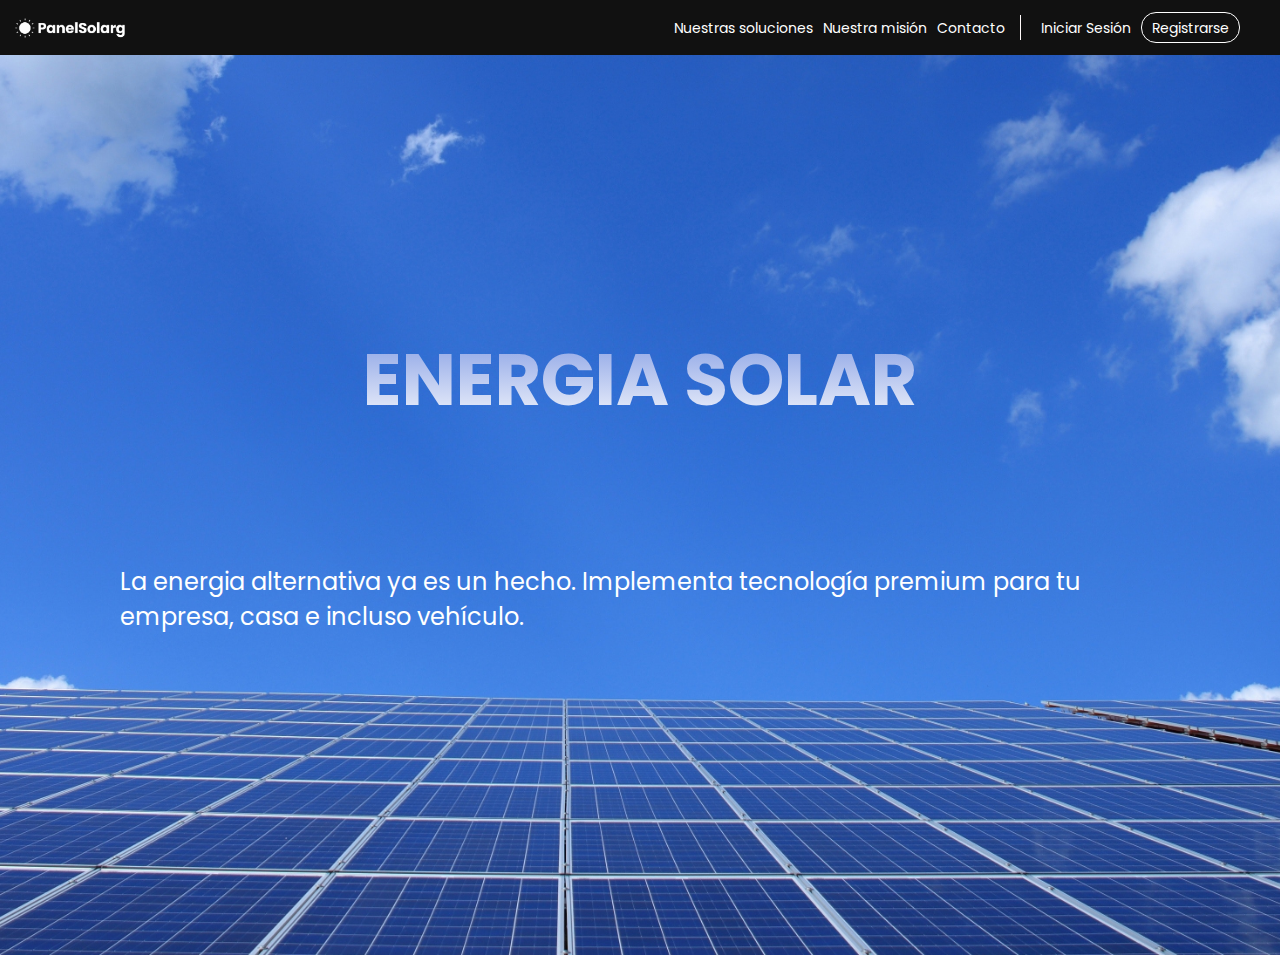
==== index.html @ a8da1074 "first commit" ====
<!DOCTYPE html>
<html lang="en">
  <head>
    <meta charset="UTF-8" />
    <meta http-equiv="X-UA-Compatible" content="IE=edge" />
    <meta name="viewport" content="width=device-width, initial-scale=1.0" />
    <link rel="stylesheet" href="./style.css" />
    <title>Integrador NUCBA - Desarrollo Web - Proyecto: Paneles Solarg</title>
  </head>
  <body>
    <header id="header">
      <img
        class="header__logo"
        src="./assets/Energias SolArg.png"
        alt="La imagen de un sol seguido del nombre de la compañia Paneles Solarg"
      />
      <nav class="header__navbar">
        <ul class="headear__navbar__list">
          <li><a href="#">Nuestras soluciones</a></li>
          <li><a href="#">Nuestra misión</a></li>
          <li><a href="#">Contacto</a></li>
        </ul>
        <ul class="header__navbar__list2">
          <li><a href="#">Iniciar Sesión</a></li>
          <li>
            <span><a href="#">Registrarse</a></span>
          </li>
        </ul>
      </nav>
    </header>

    <main class="main">
      <section class="main__hero">
        <h1 class="main__titulo">ENERGIA SOLAR</h1>
        <div class="main__presentacion">
          <p>
            La energia alternativa ya es un hecho. Implementa tecnología premium
            para tu empresa, casa e incluso vehículo.
          </p>
        </div>
      </section>

      <section class="main__cards"></section>
    </main>
  </body>
</html>
---- style.css ----
@import url("https://fonts.googleapis.com/css2?family=Montserrat:wght@300;400;600;700;800;900&family=Poppins:wght@300;400;500;600;700;800&display=swap");

* {
    margin: 0;
    padding: 0;
    box-sizing: border-box;
    text-decoration: none;
    list-style-type: none;
}

:root {
    --background: #F1D763;
    --background-strong: #EDBB4A;
    --btn: #5fbc5c;
    --btn-black: #333333;
    --grey: #BFBEBE;
    --text-white: #f3f4f6;
    --black: #111;
    font-family: "Poppins","Montserrat", "Times New Roman";
}


#header {
    display: flex;
    align-items: center;
    justify-content: space-between;
    height: 55px;
    width: 100%;
    background: var(--black);
}

.header__logo {
    display: flex;
    align-items: center;
    height: 30px;
    padding-left: 5px;
}

.header__navbar {
    padding-right: 40px;
    display: flex;
    justify-content: center;
    gap: 20px;
}

.headear__navbar__list {
    display: flex;
    align-items: center;
    gap: 10px;
    border-right: 1px solid #fffafa;
    float: left;
    list-style: none outside none;
    padding-left: 10px;
    padding-right: 15px;
    width: auto;
}

.headear__navbar__list a,  .header__navbar__list2 a {
    font-size: 14px;
    text-align: center;
    color: white;
}

.header__navbar__list2 {
    display: flex;
    color: white;
    gap: 10px;
}

.header__navbar__list2 span {
    border: 1px solid;
    border-radius: 15px;
    padding: 3px 10px;
}

.header__navbar__list2 span {
   transition: all 0.3s ease-in;
}


.header__navbar__list2 :nth-child(2):hover {
    background-color: #2e61ec;
    color: #2e61ec !important;
    border-radius: 15px;
}

.main {
    display: flex;
    justify-content: center;
    align-items: center;
    background: url(./assets/img-3.jpg) no-repeat;
    background-size: cover;
    background-position: center;
    height: 100vh;
}


.main__hero {
    display: flex;
    flex-direction: column;
    justify-content: center;
    align-items: center;
    max-width: 1200px;
    gap: 80px;
}


.main__titulo {
    display: flex;
    justify-content: center;
    align-items: center;
    font-size: 72px;
    background: linear-gradient(to top, #ffffff, #7c97e2);
    background-clip: text;
    color: transparent;
    -webkit-background-clip: text;
}

.main__presentacion {
    display: flex;
    flex-direction: column;
    font-size: 24px;
    color: white;
    padding: 50px 80px;
}
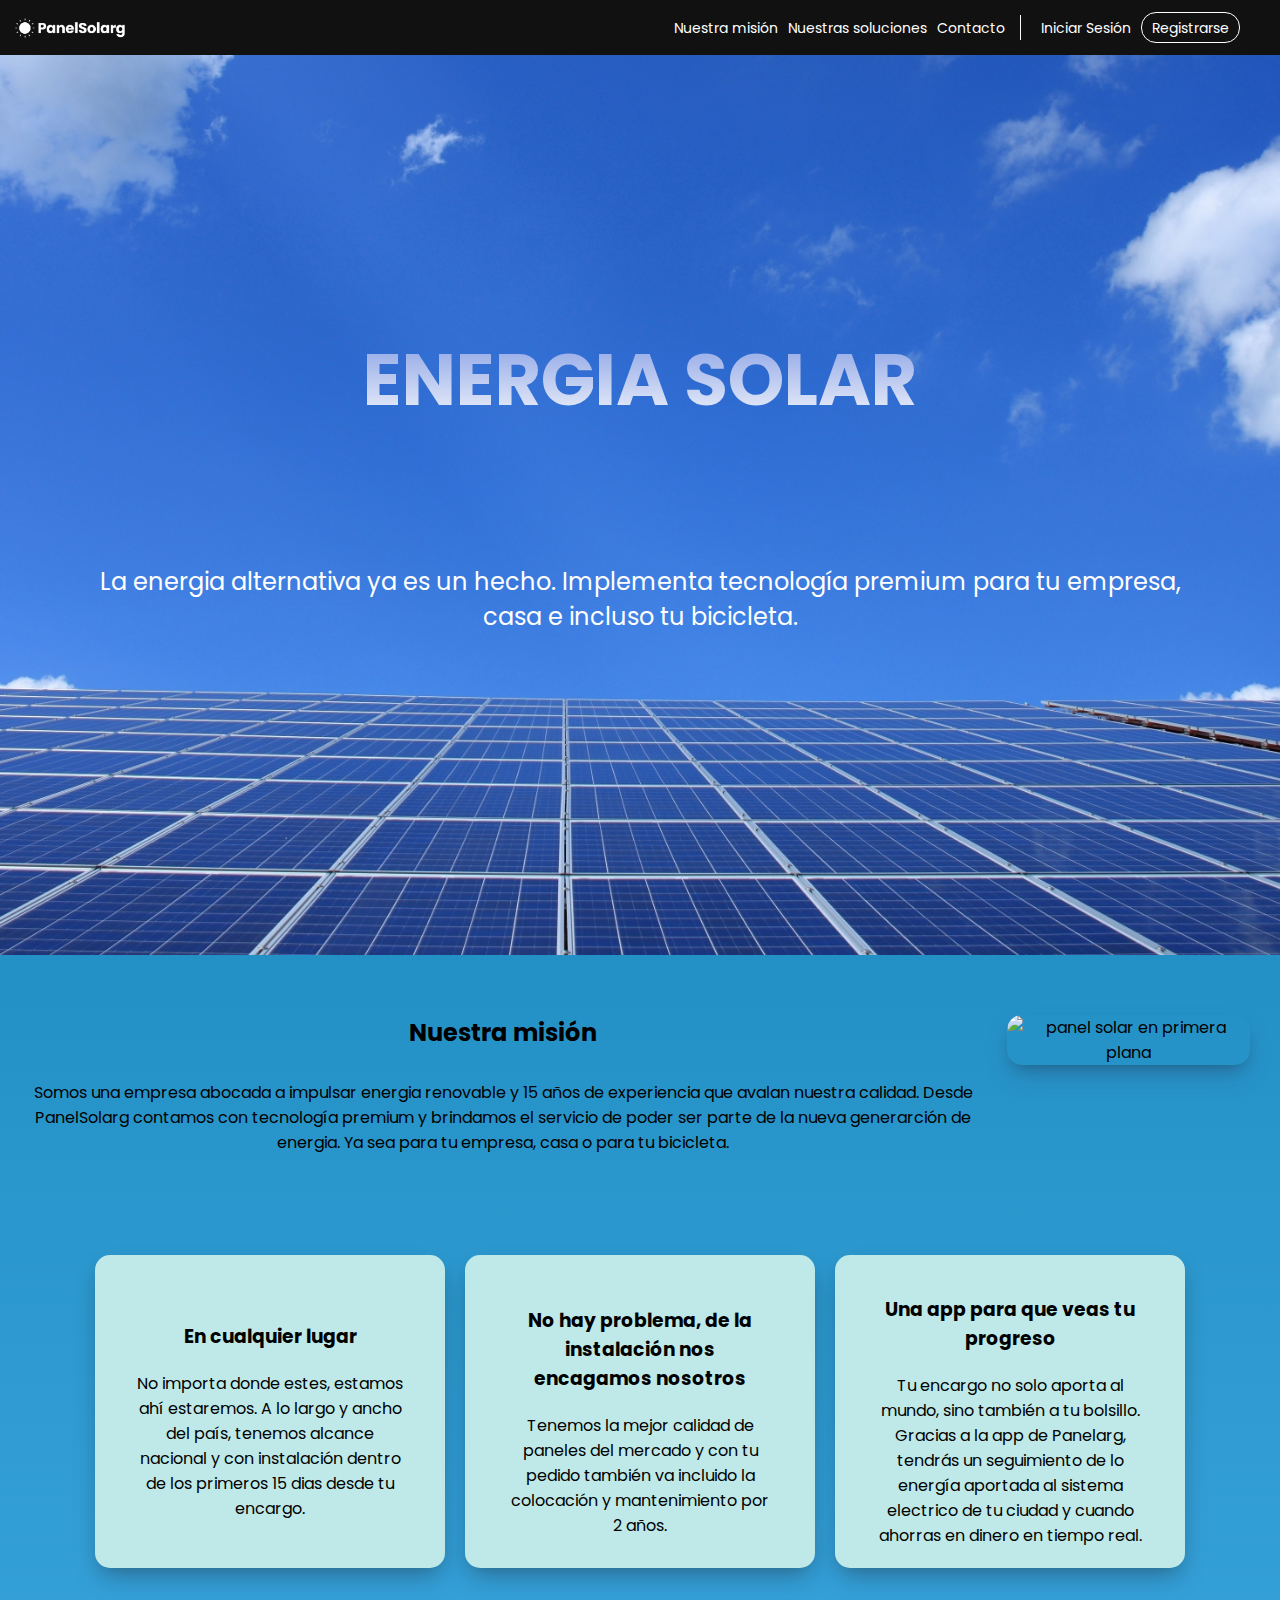
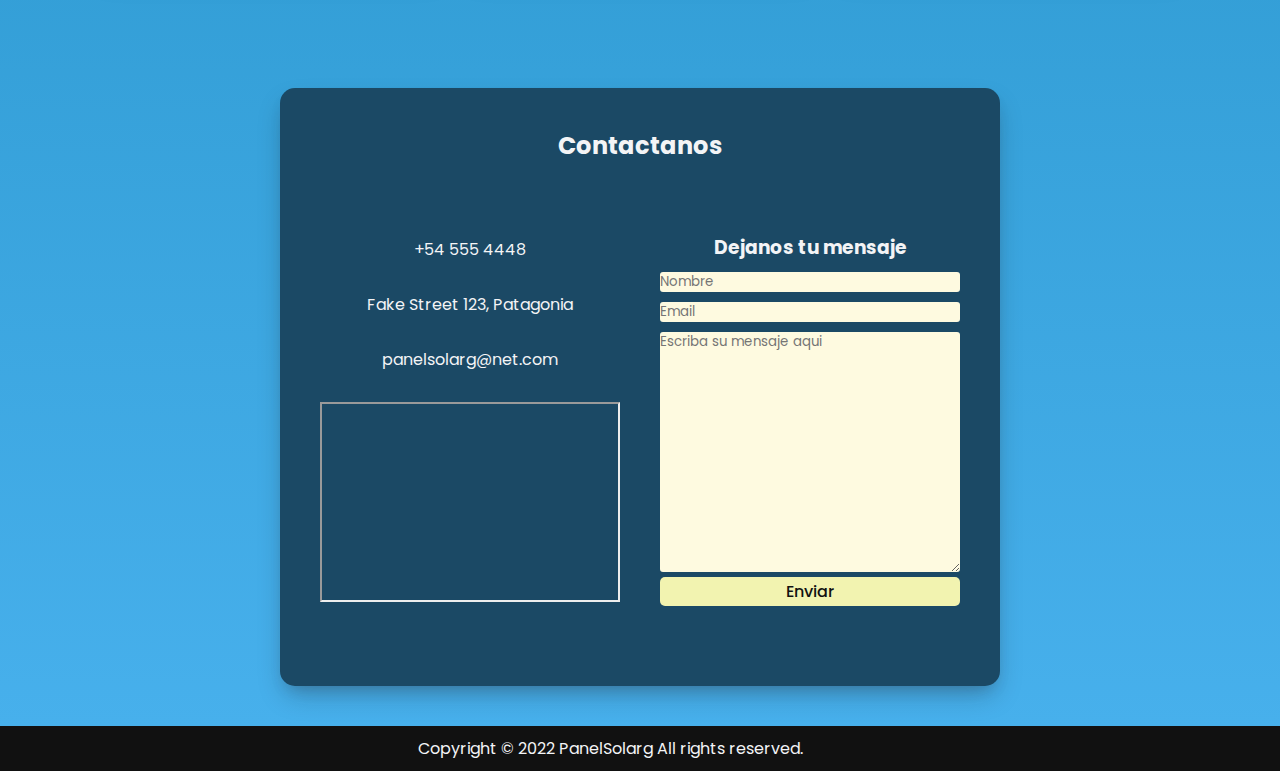
==== commit d1a51938: "cambios 13/11" ====
--- a/index.html
+++ b/index.html
@@ -4,7 +4,15 @@
     <meta charset="UTF-8" />
     <meta http-equiv="X-UA-Compatible" content="IE=edge" />
     <meta name="viewport" content="width=device-width, initial-scale=1.0" />
+
     <link rel="stylesheet" href="./style.css" />
+    <link
+      rel="stylesheet"
+      href="https://cdnjs.cloudflare.com/ajax/libs/font-awesome/6.2.0/css/all.min.css"
+      integrity="sha512-xh6O/CkQoPOWDdYTDqeRdPCVd1SpvCA9XXcUnZS2FmJNp1coAFzvtCN9BmamE+4aHK8yyUHUSCcJHgXloTyT2A=="
+      crossorigin="anonymous"
+      referrerpolicy="no-referrer"
+    />
     <title>Integrador NUCBA - Desarrollo Web - Proyecto: Paneles Solarg</title>
   </head>
   <body>
@@ -16,12 +24,12 @@
       />
       <nav class="header__navbar">
         <ul class="headear__navbar__list">
-          <li><a href="#">Nuestras soluciones</a></li>
-          <li><a href="#">Nuestra misión</a></li>
-          <li><a href="#">Contacto</a></li>
+          <li><a href="#main__us">Nuestra misión</a></li>
+          <li><a href="#main__cards">Nuestras soluciones</a></li>
+          <li><a href="#contact">Contacto</a></li>
         </ul>
         <ul class="header__navbar__list2">
-          <li><a href="#">Iniciar Sesión</a></li>
+          <li><a href="./register.html">Iniciar Sesión</a></li>
           <li>
             <span><a href="#">Registrarse</a></span>
           </li>
@@ -29,18 +37,100 @@
       </nav>
     </header>
 
-    <main class="main">
+    <main id="main">
       <section class="main__hero">
         <h1 class="main__titulo">ENERGIA SOLAR</h1>
         <div class="main__presentacion">
           <p>
             La energia alternativa ya es un hecho. Implementa tecnología premium
-            para tu empresa, casa e incluso vehículo.
+            para tu empresa, casa e incluso tu bicicleta.
           </p>
         </div>
       </section>
 
-      <section class="main__cards"></section>
+      <section id="main__us">
+        <div class="main__us__presentation">
+          <h2>Nuestra misión</h2>
+          <p>
+            Somos una empresa abocada a impulsar energia renovable y 15 años de
+            experiencia que avalan nuestra calidad. Desde
+            <span>PanelSolarg</span> contamos con tecnología premium y brindamos
+            el servicio de poder ser parte de la nueva generarción de energia.
+            Ya sea para tu empresa, casa o para tu bicicleta.
+          </p>
+        </div>
+        <img src="./assets/img-7.jpg" alt="panel solar en primera plana" />
+      </section>
+
+      <section id="main__cards">
+        <div class="main__cards__container">
+          <div class="main__cards__single">
+            <img src="./assets/img-card-1.png" alt="" />
+            <h3>En cualquier lugar</h3>
+            <p>
+              No importa donde estes, estamos ahí estaremos. A lo largo y ancho del país, tenemos alcance nacional y con instalación dentro de los primeros 15 dias desde tu encargo.
+            </p>
+          </div>
+          <div class="main__cards__single">
+            <img src="./assets/img-card-2.png" alt="" />
+            <h3>No hay problema, de la instalación nos encagamos nosotros</h3>
+            <p>
+              Tenemos la mejor calidad de paneles del mercado y con tu pedido también va incluido la colocación y mantenimiento por 2 años. 
+            </p>
+          </div>
+          <div class="main__cards__single">
+            <img src="./assets/img-card-3.png" alt="" />
+            <h3>Una app para que veas tu progreso</h3>
+            <p>
+              Tu encargo no solo aporta al mundo, sino también a tu bolsillo. Gracias a la app de Panelarg, tendrás un seguimiento de lo energía aportada al sistema electrico de tu ciudad y cuando ahorras en dinero en tiempo real.
+            </p>
+          </div>
+        </div>
+      </section>
+
+      <section id="contact">
+        <h2>Contactanos</h2>
+        <div class="contact__father">
+          <div class="contact__main">
+            <p><i class="fa-solid fa-phone"></i> +54 555 4448</p>
+            <p>
+              <i class="fa-solid fa-location-dot"></i> Fake Street 123,
+              Patagonia
+            </p>
+            <p><i class="fa-solid fa-envelope"></i> panelsolarg@net.com</p>
+            <iframe id="inlineFrameExample"
+                title="Inline Frame Example"
+                width="300"
+                height="200"
+                src="https://maps.google.com/maps?width=100%25&amp;height=300&amp;hl=es&amp;q=San%20Martin%20de%20los%20Andes+(Mi%20nombre%20de%20egocios)&amp;t=&amp;z=13&amp;ie=UTF8&amp;iwloc=B&amp;output=embed"><a href="https://www.gps.ie/car-satnav-gps/">
+            </iframe>
+          </div>
+
+          <div class="contact__form">
+            <h3>Dejanos tu mensaje</h3>
+            <label for="nombre"></label>
+            <input type="text" id="nombre" placeholder="Nombre" />
+
+            <label for="correo"></label>
+            <input type="email" id="correo" placeholder="Email" />
+
+            <label for="texto"></label>
+            <textarea
+              id="texto"
+              cols="60"
+              rows="12"
+              placeholder="Escriba su mensaje aqui"
+            ></textarea>
+            <a href="#"><span>Enviar</span></a>
+          </div>
+        </div>
+      </section>
     </main>
+
+    <footer> 
+      <p>Copyright © 2022 <span>PanelSolarg</span> All rights reserved. </p>
+      <a href="https://www.instagram.com/?hl=es-la"><i class="fa-brands fa-instagram"></i></a>
+      <a href="https://twitter.com/home"><i class="fa-brands fa-twitter"></i></a>
+    </footer>
   </body>
 </html>
--- a/style.css
+++ b/style.css
@@ -6,19 +6,21 @@
     box-sizing: border-box;
     text-decoration: none;
     list-style-type: none;
+    scroll-behavior: smooth;
 }
 
 :root {
-    --background: #F1D763;
-    --background-strong: #EDBB4A;
-    --btn: #5fbc5c;
+    --background: #bee9e8;
+    --background-strong: #f2f3b0;
+    --btn: #1b4965;
     --btn-black: #333333;
-    --grey: #BFBEBE;
-    --text-white: #f3f4f6;
+    --grey: #fefae0;
+    --white: #f3f4f6;
     --black: #111;
     font-family: "Poppins","Montserrat", "Times New Roman";
 }
 
+/* Sección header */
 
 #header {
     display: flex;
@@ -63,45 +65,48 @@
 
 .header__navbar__list2 {
     display: flex;
+    gap: 10px;
+}
+
+.header__navbar__list2 span {
     color: white;
-    gap: 10px;
-}
-
-.header__navbar__list2 span {
     border: 1px solid;
     border-radius: 15px;
     padding: 3px 10px;
-}
-
-.header__navbar__list2 span {
-   transition: all 0.3s ease-in;
+    transition: all 0.3s ease-in;
 }
 
 
 .header__navbar__list2 :nth-child(2):hover {
-    background-color: #2e61ec;
-    color: #2e61ec !important;
-    border-radius: 15px;
-}
-
-.main {
-    display: flex;
-    justify-content: center;
-    align-items: center;
+    background-color: #1b4965;
+    color: #ffffff !important;
+    border-radius: 15px;
+    transition: all 0.3s ease-in;
+}
+
+/* Sección main */
+
+#main {
+    display: flex;
+    flex-direction: column;
+    justify-content: center;
+    align-items: center;
+    text-align: center;
+    background: linear-gradient(to bottom, #0c7cac, #47b0ec);
+}
+
+
+.main__hero {
+    display: flex;
+    flex-direction: column;
+    justify-content: center;
+    align-items: center;
+    gap: 80px;
     background: url(./assets/img-3.jpg) no-repeat;
     background-size: cover;
     background-position: center;
     height: 100vh;
-}
-
-
-.main__hero {
-    display: flex;
-    flex-direction: column;
-    justify-content: center;
-    align-items: center;
-    max-width: 1200px;
-    gap: 80px;
+    width: 100%;
 }
 
 
@@ -122,4 +127,200 @@
     font-size: 24px;
     color: white;
     padding: 50px 80px;
+}
+
+/* Presentación */
+
+#main__us {
+    display: flex;
+    padding: 60px 30px;
+    gap: 30px;
+}
+
+#main__us img {
+    width: 600px;
+    height: 50%;
+    border-radius: 15px;
+    box-shadow: rgba(50, 50, 93, 0.25) 0px 13px 27px -5px, rgba(0, 0, 0, 0.3) 0px 8px 16px -8px;
+
+}
+
+.main__us__presentation {
+  display: flex;
+  flex-direction: column;
+  justify-content: center;
+  align-items: center;
+  gap: 30px;
+  border-radius: 15px;
+}
+
+
+/* Cards */
+
+#main__cards {
+    display: flex;
+    padding: 40px 20px;
+}
+
+.main__cards__container {
+    display: flex;
+    gap: 20px;
+}
+
+.main__cards__single {
+    display: flex;
+    flex-direction: column;
+    justify-content: center;
+    align-items: center;
+    width: 350px;
+    padding: 20px 40px;
+    gap: 20px;
+    border-radius: 15px;
+    background: var(--background);
+    box-shadow: rgba(21, 21, 22, 0.25) 0px 13px 27px -5px, rgba(57, 54, 71, 0.3) 0px 8px 16px -8px;
+}
+
+.main__cards__single img {
+    width: 100%;
+}
+
+
+/* Contacto */
+#contact {
+    display: flex;
+    flex-direction: column;
+    color: var(--white);
+    padding: 40px 20px;
+    margin: 80px 0px 40px 0px;
+    gap: 30px;
+    background: var(--btn);
+    border-radius: 15px;
+    box-shadow: rgba(21, 21, 22, 0.25) 0px 13px 27px -5px, rgba(57, 54, 71, 0.3) 0px 8px 16px -8px;
+}
+
+#contact h2 {
+    display: flex;
+    align-items: center;
+    justify-content: center;
+    color: var(--white);
+}
+
+.contact__father {
+    display: flex;
+    align-items: center;
+    justify-content: center;
+}
+
+.contact__main {
+    display: flex;
+    flex-direction: column;
+    gap: 30px;
+    padding: 40px 20px;
+}
+
+
+.contact__form {
+    display: flex;
+    flex-direction: column;
+    gap: 5px;
+    padding: 40px 20px;
+}
+
+.contact__form a {
+    color: var(--black);
+    text-align: center;
+    background: var(--background-strong);
+    border-radius: 5px;
+    padding: 2px 0px;
+    font-weight: 500;
+}
+
+.contact__form input, textarea {
+   font-family: Poppins;
+   background: var(--grey);
+   width : 300px;
+   padding: 0;
+   margin: 0;
+   border: none;
+   border-radius: 3px;
+}
+
+/* Footer */
+
+footer {
+    display: flex;
+    align-items: center;
+    justify-content: center;
+    color: var(--white);
+    background: var(--black);
+    gap: 30px;
+    padding: 10px 0px;
+}
+
+footer a:visited {
+ text-decoration: none; color: var(--white);
+}
+
+#login {
+    display: flex;
+    flex-direction: column;
+    gap: 20px;
+}
+/* Mediaqueries */
+
+@media (max-width: 768px) {
+
+    .main__cards__container {
+        display: flex;
+        flex-direction: column;
+    }
+
+    #main__us {
+        display: flex;
+        align-items: center;
+        flex-direction: column;
+        text-align: center;
+        font-size: 16px;
+
+    }
+}
+
+@media (max-width: 320px) {
+
+    #main h1 {
+        font-size: 42px;
+        padding: 40px 20px;
+    }
+
+    .main__presentacion {
+        display: flex;
+        flex-direction: column;
+        font-size: 24px;
+        color: white;
+        padding: 20px 40px;
+    }
+
+    #main__us {
+        display: flex;
+        align-items: center;
+        flex-direction: column;
+        text-align: center;
+        font-size: 16px;
+        max-width: 320px;
+    }
+
+    #main__us img, .main__cards__single {
+        max-width: 320px;
+        border-radius: 0px;
+    }
+
+    #contact {
+        max-width: 320px;
+        border-radius: 0px;
+    }
+
+    .contact__father {
+        display: flex;
+        flex-direction: column;
+    }
 }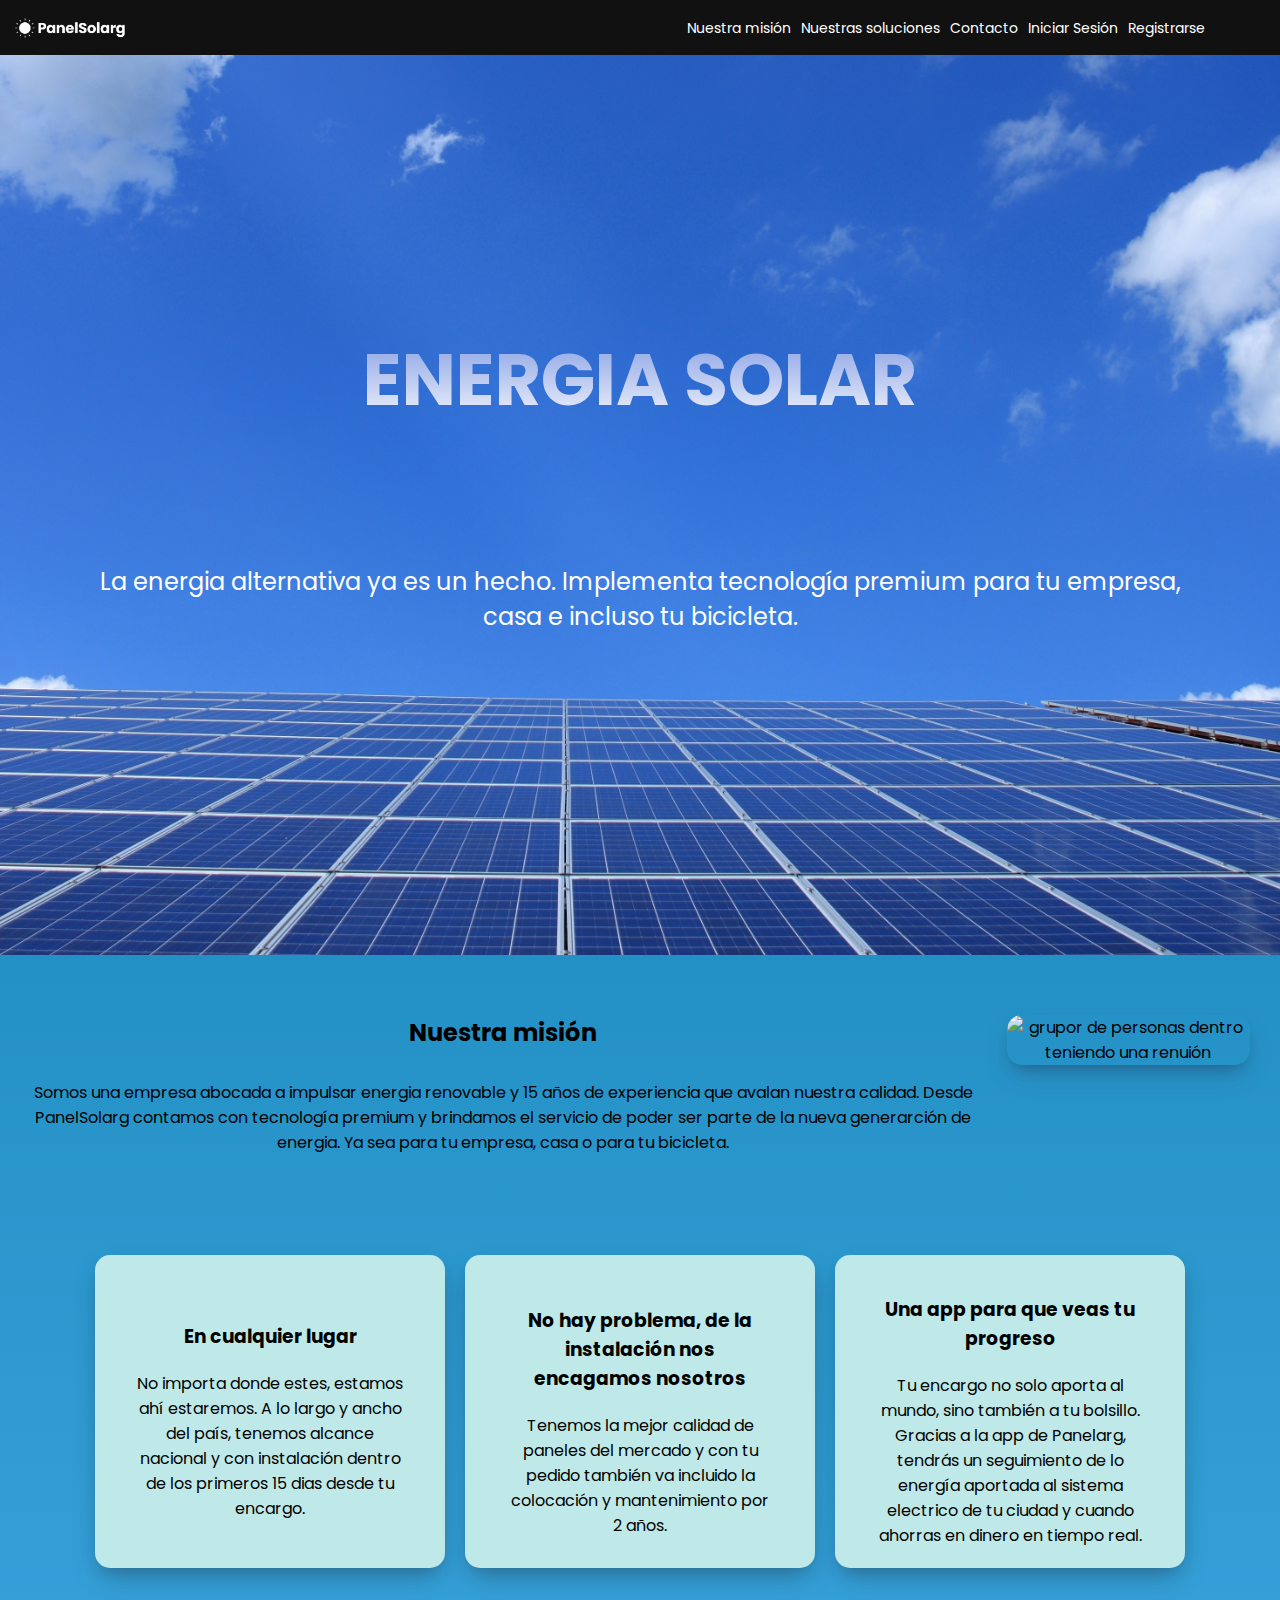
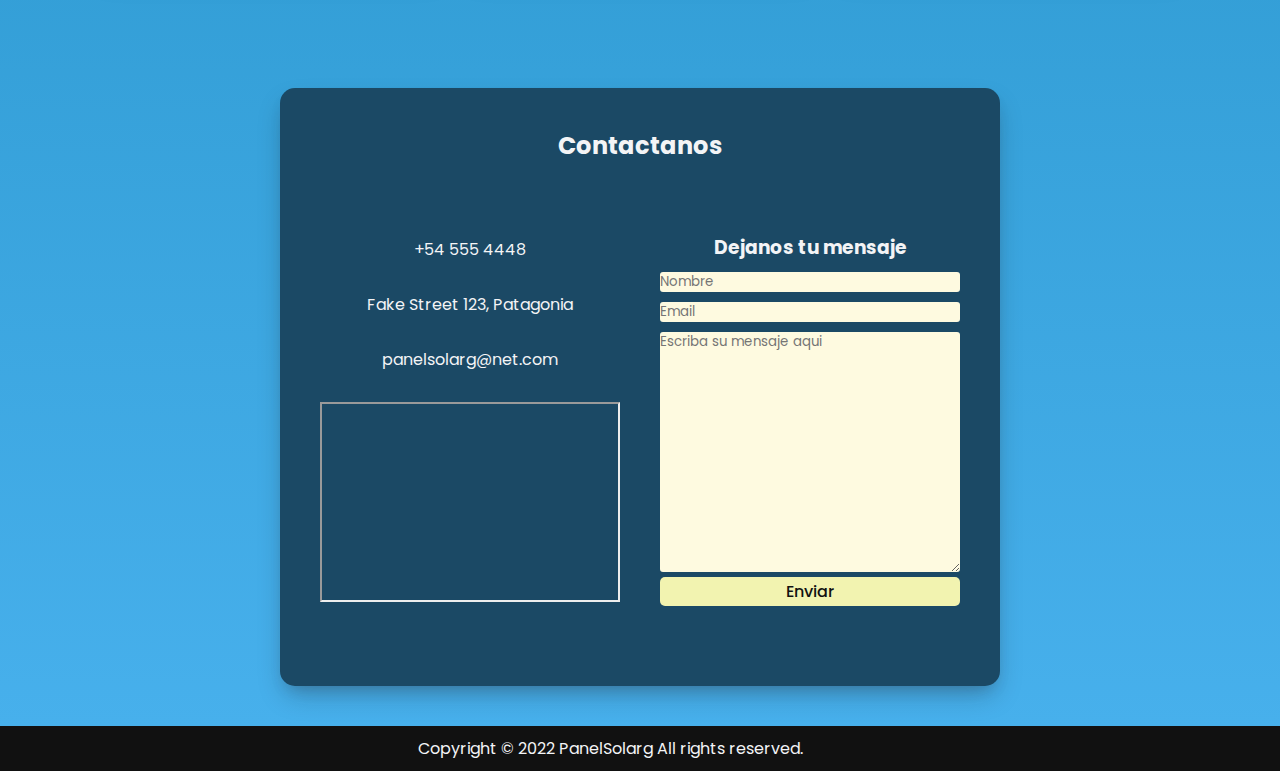
==== commit 9dc29d55: "ultimos cambios 23/11" ====
--- a/index.html
+++ b/index.html
@@ -4,7 +4,6 @@
     <meta charset="UTF-8" />
     <meta http-equiv="X-UA-Compatible" content="IE=edge" />
     <meta name="viewport" content="width=device-width, initial-scale=1.0" />
-
     <link rel="stylesheet" href="./style.css" />
     <link
       rel="stylesheet"
@@ -23,15 +22,19 @@
         alt="La imagen de un sol seguido del nombre de la compañia Paneles Solarg"
       />
       <nav class="header__navbar">
+        <label for="menu-ham" class="menu-label">
+          <img src="./assets/menu-ham.png " class="menu-ham-img" alt="menu hamburguesa">
+        </label>
+        <input type="checkbox" id="menu-ham">
         <ul class="headear__navbar__list">
           <li><a href="#main__us">Nuestra misión</a></li>
           <li><a href="#main__cards">Nuestras soluciones</a></li>
           <li><a href="#contact">Contacto</a></li>
+          <li><a href="./login.html">Iniciar Sesión</a></li>
+          <span><a href="./register.html">Registrarse</a></span>
         </ul>
         <ul class="header__navbar__list2">
-          <li><a href="./register.html">Iniciar Sesión</a></li>
           <li>
-            <span><a href="#">Registrarse</a></span>
           </li>
         </ul>
       </nav>
@@ -59,7 +62,7 @@
             Ya sea para tu empresa, casa o para tu bicicleta.
           </p>
         </div>
-        <img src="./assets/img-7.jpg" alt="panel solar en primera plana" />
+        <img src="./assets/img-7.jpg" alt="grupor de personas dentro teniendo una renuión" />
       </section>
 
       <section id="main__cards">
--- a/style.css
+++ b/style.css
@@ -20,7 +20,8 @@
     font-family: "Poppins","Montserrat", "Times New Roman";
 }
 
-/* Sección header */
+/* Sección header 
+-Arreglar bien la lista entre inicio sesion/registro y demas*/
 
 #header {
     display: flex;
@@ -49,7 +50,7 @@
     display: flex;
     align-items: center;
     gap: 10px;
-    border-right: 1px solid #fffafa;
+    /* border-right: 1px solid #fffafa; */
     float: left;
     list-style: none outside none;
     padding-left: 10px;
@@ -57,18 +58,14 @@
     width: auto;
 }
 
-.headear__navbar__list a,  .header__navbar__list2 a {
+.headear__navbar__list a {
     font-size: 14px;
     text-align: center;
     color: white;
 }
 
-.header__navbar__list2 {
-    display: flex;
-    gap: 10px;
-}
-
-.header__navbar__list2 span {
+
+.header__navbar__list span {
     color: white;
     border: 1px solid;
     border-radius: 15px;
@@ -77,12 +74,12 @@
 }
 
 
-.header__navbar__list2 :nth-child(2):hover {
+/* .header__navbar__list :nth-child(5):hover {
     background-color: #1b4965;
     color: #ffffff !important;
     border-radius: 15px;
     transition: all 0.3s ease-in;
-}
+} */
 
 /* Sección main */
 
@@ -142,7 +139,6 @@
     height: 50%;
     border-radius: 15px;
     box-shadow: rgba(50, 50, 93, 0.25) 0px 13px 27px -5px, rgba(0, 0, 0, 0.3) 0px 8px 16px -8px;
-
 }
 
 .main__us__presentation {
@@ -261,18 +257,216 @@
  text-decoration: none; color: var(--white);
 }
 
+/* Login */
+
 #login {
     display: flex;
+    align-items: center;
+    justify-content: center;
+    background: url(./assets/img-2.jpg) no-repeat;
+    background-size: cover;
+    background-position: center;
+    height: 100vh;
+    width: 100%;
+}
+
+.login__cont, .register__section {
+    display: flex;
     flex-direction: column;
     gap: 20px;
-}
+    padding: 40px 20px;
+    background: var(--white);
+    border-radius: 15px;
+    width: 600px;
+    height: 320px;
+    background: rgba(241, 241, 241, 0.8);
+    box-shadow: rgba(21, 21, 22, 0.25) 0px 13px 27px -5px, rgba(57, 54, 71, 0.3) 0px 8px 16px -8px;
+}
+
+.login__cont  h2 {
+    text-align: center;
+    color: var(--btn-black);
+    font-size: 32px;
+    font-weight: 500;
+}
+
+
+.login__back, .register__back {
+    display: flex;
+    align-items: center;
+    justify-content: center;
+    text-align: center;
+    color: var(--white);
+    font-size: 10px;
+    font-weight: 500;
+    width: 10%;
+    background-color: var(--btn-black);
+    border-radius: 5px;
+}
+
+.login__send, .register__send {
+    display: flex;
+    align-items: center;
+    justify-content: center;
+    color: var(--white);
+    font-size: 14px;
+    text-align: center;
+    border-radius: 10px;
+    background-color: var(--btn-black);
+    height: 10%;
+    padding: 15px;
+}
+
+
+.login__cont input, .register__section input {
+    font-family: Poppins;
+    padding: 0;
+    margin: 0;
+    border: none;
+    border-radius: 3px;
+    text-align: center;
+    font-size: 14px;
+}
+
+#register {
+    display: flex;
+    align-items: center;
+    justify-content: center;
+    background: url(./assets/img-2.jpg) no-repeat;
+    background-size: cover;
+    background-position: center;
+    height: 100vh;
+    width: 100%;
+}
+
+.register__section {
+    display: flex;
+    justify-content: center;
+    flex-direction: column;
+    width: 600px;
+    height: 400px;
+    gap: 15px;
+    border-radius: 15px;
+    background: rgba(241, 241, 241, 0.8);
+}
+
+.register__section h2 {
+    text-align: center;
+    color: var(--btn-black);
+    font-size: 32px;
+    font-weight: 500;
+}
+
+.register__section p {
+    text-align: center;
+    color: var(--btn-black);
+    font-size: 16px;
+}
+
+
+
+
+#menu-ham,
+.menu-label  {
+    display: none;
+}
+
 /* Mediaqueries */
 
 @media (max-width: 768px) {
+    
+
+    .header__logo {
+        display: flex;
+        align-items: center;
+        justify-content: center;
+        height: 30px;
+    }
+
+    .header__navbar {
+        gap: 10px;
+    }
+
+    .headear__navbar__list {
+        position: absolute;
+        top: 65px;
+        left: 5%;
+        right: 5%;
+        width: 90%;
+        flex-direction: column;
+        background: var(--btn-black);
+        border: 2px solid;
+        border-top: 0px;
+        border-radius: 0px 0px 15px 15px;
+        align-items: flex-start;
+        padding: 45px 30px;
+        gap: 25px;
+        z-index: 2;
+        display: none;
+    }
+
+    .headear__navbar__list a {
+        font-size: 18px;
+    }
+
+    .menu-label {
+        display: flex;
+        cursor: pointer;
+    }
+    .menu-label img {
+        display: flex;
+        color: var(--white);
+        width: 25px;
+        height: 20px;
+    }
+
+    
+    #menu-ham:checked + .headear__navbar__list {
+        display: flex;
+    }
 
     .main__cards__container {
         display: flex;
         flex-direction: column;
+    }
+
+    #main__us {
+        display: flex;
+        align-items: center;
+        justify-content: center;
+        flex-direction: column;
+        text-align: center;
+        font-size: 18px;
+        font-weight: 500;
+        padding: 30px 100px;
+    }
+
+    .main__us__presentation {
+        display: flex;
+        align-items: center;
+        justify-content: center;
+        padding: 30px 20px;
+    }
+
+    #main__us img {
+        width: 80vh;
+    }
+
+}
+
+@media (max-width: 320px) {
+
+    #main h1 {
+        font-size: 32px;
+        padding: 0px 20px;
+    }
+
+    .main__presentacion {
+        display: flex;
+        flex-direction: column;
+        font-size: 18px;
+        color: white;
+        padding: 0px 30px;
     }
 
     #main__us {
@@ -280,33 +474,6 @@
         align-items: center;
         flex-direction: column;
         text-align: center;
-        font-size: 16px;
-
-    }
-}
-
-@media (max-width: 320px) {
-
-    #main h1 {
-        font-size: 42px;
-        padding: 40px 20px;
-    }
-
-    .main__presentacion {
-        display: flex;
-        flex-direction: column;
-        font-size: 24px;
-        color: white;
-        padding: 20px 40px;
-    }
-
-    #main__us {
-        display: flex;
-        align-items: center;
-        flex-direction: column;
-        text-align: center;
-        font-size: 16px;
-        max-width: 320px;
     }
 
     #main__us img, .main__cards__single {
@@ -314,6 +481,10 @@
         border-radius: 0px;
     }
 
+    .main__us__presentation {
+        font-size: 16px;
+        font-weight: 500;
+    }
     #contact {
         max-width: 320px;
         border-radius: 0px;
@@ -323,4 +494,12 @@
         display: flex;
         flex-direction: column;
     }
+
+    footer {
+        display: flex;
+        align-items: center;
+        justify-content: center;
+        /* flex-direction: column; */
+        padding: 20px 30px;
+    }
 }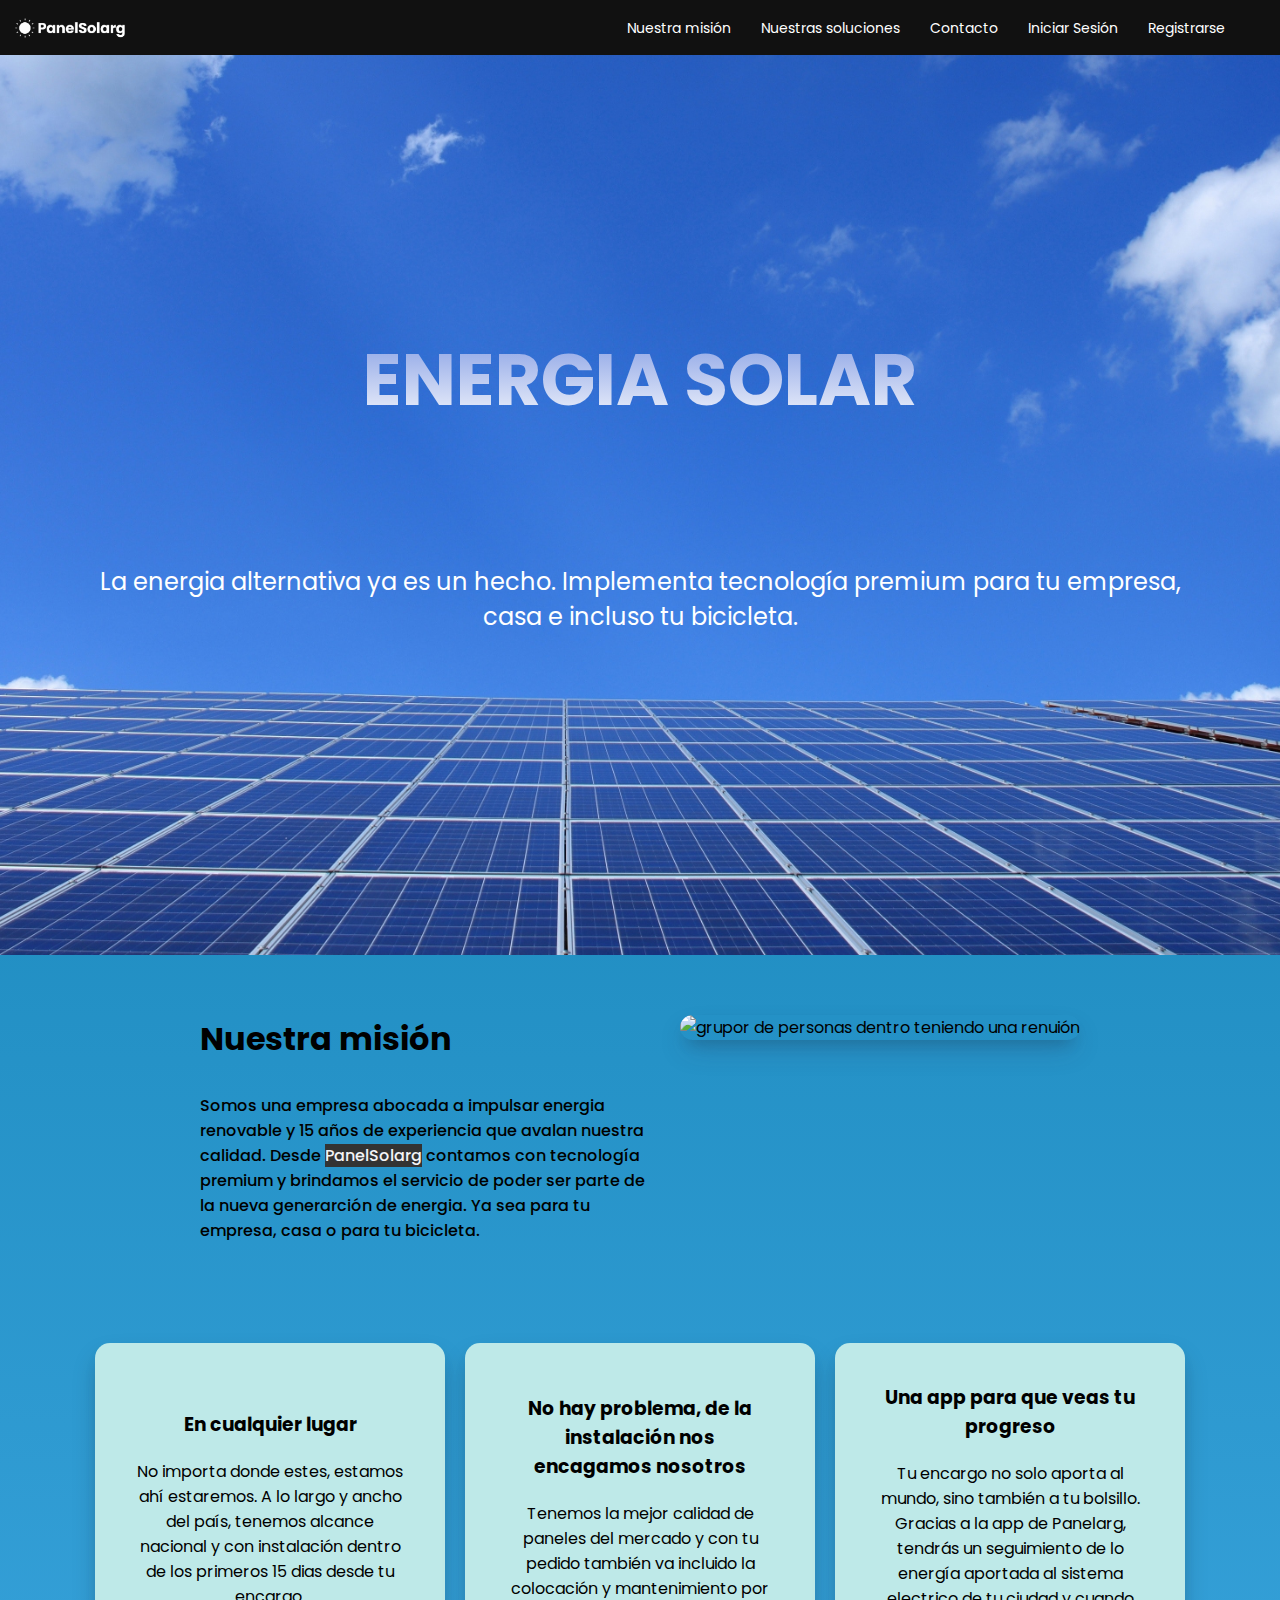
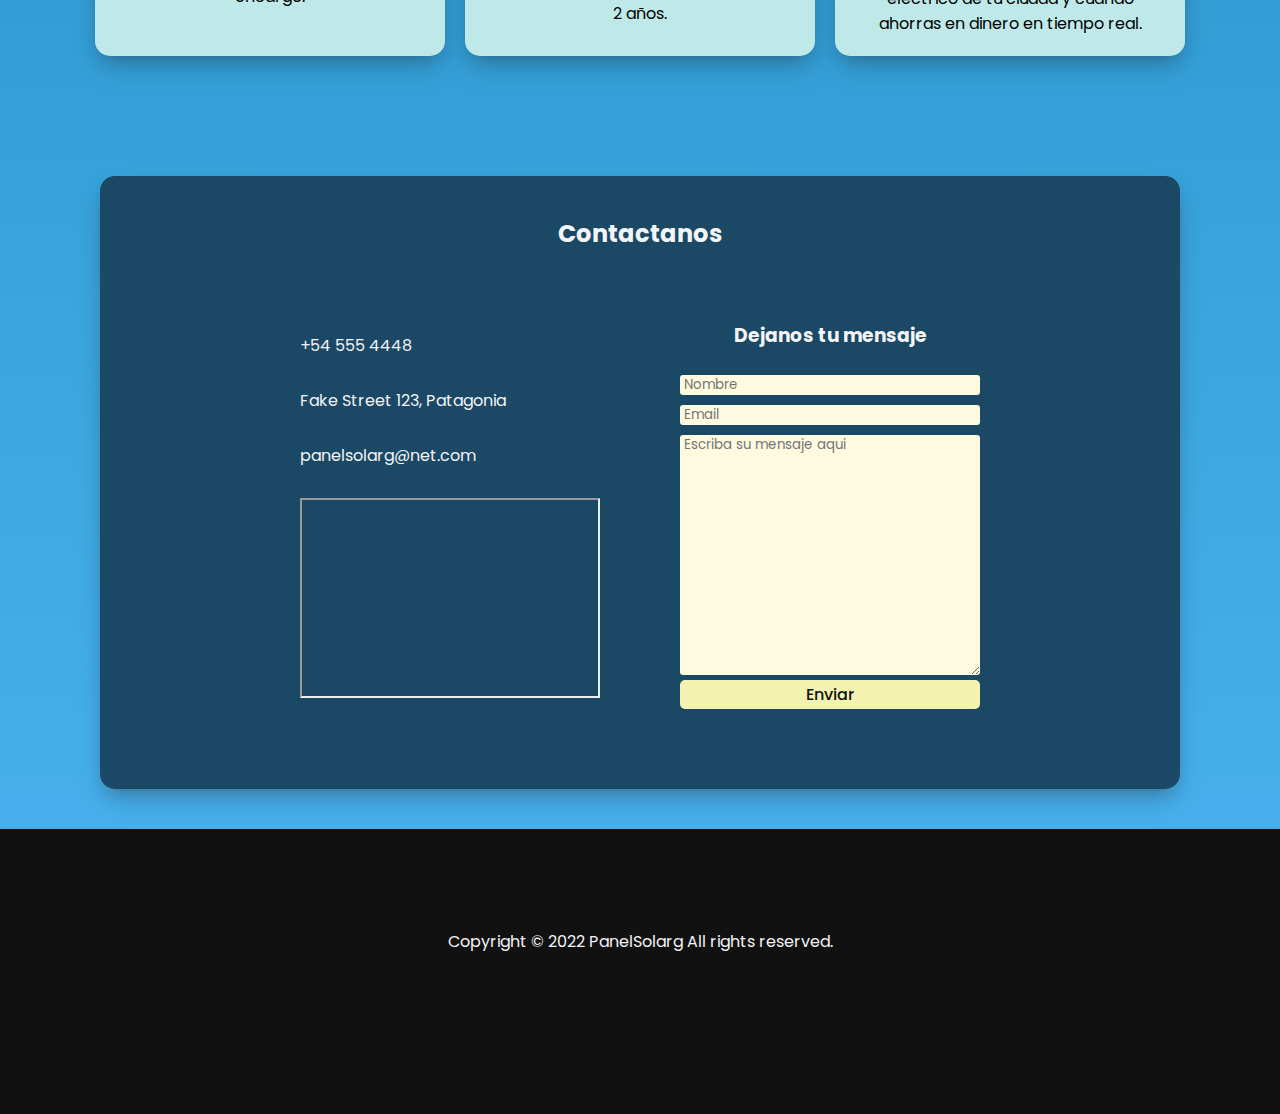
==== commit 8320c116: "cambios responsive main, contact" ====
--- a/index.html
+++ b/index.html
@@ -32,10 +32,6 @@
           <li><a href="#contact">Contacto</a></li>
           <li><a href="./login.html">Iniciar Sesión</a></li>
           <span><a href="./register.html">Registrarse</a></span>
-        </ul>
-        <ul class="header__navbar__list2">
-          <li>
-          </li>
         </ul>
       </nav>
     </header>
--- a/style.css
+++ b/style.css
@@ -1,505 +1,533 @@
-@import url("https://fonts.googleapis.com/css2?family=Montserrat:wght@300;400;600;700;800;900&family=Poppins:wght@300;400;500;600;700;800&display=swap");
+@import url('https://fonts.googleapis.com/css2?family=Montserrat:wght@300;400;600;700;800;900&family=Poppins:wght@300;400;500;600;700;800&display=swap');
 
 * {
-    margin: 0;
-    padding: 0;
-    box-sizing: border-box;
-    text-decoration: none;
-    list-style-type: none;
-    scroll-behavior: smooth;
+  margin: 0;
+  padding: 0;
+  box-sizing: border-box;
+  text-decoration: none;
+  list-style-type: none;
+  scroll-behavior: smooth;
 }
 
 :root {
-    --background: #bee9e8;
-    --background-strong: #f2f3b0;
-    --btn: #1b4965;
-    --btn-black: #333333;
-    --grey: #fefae0;
-    --white: #f3f4f6;
-    --black: #111;
-    font-family: "Poppins","Montserrat", "Times New Roman";
-}
-
-/* Sección header 
--Arreglar bien la lista entre inicio sesion/registro y demas*/
+  --background: #bee9e8;
+  --background-strong: #f2f3b0;
+  --btn: #1b4965;
+  --btn-black: #333333;
+  --grey: #fefae0;
+  --white: #f3f4f6;
+  --black: #111;
+  font-family: 'Poppins', 'Montserrat', 'Times New Roman';
+}
+
+/* Sección header */
 
 #header {
-    display: flex;
-    align-items: center;
-    justify-content: space-between;
-    height: 55px;
-    width: 100%;
-    background: var(--black);
+  display: flex;
+  align-items: center;
+  justify-content: space-between;
+  height: 55px;
+  width: 100%;
+  background: var(--black);
 }
 
 .header__logo {
-    display: flex;
-    align-items: center;
-    height: 30px;
-    padding-left: 5px;
+  display: flex;
+  align-items: center;
+  height: 30px;
+  padding-left: 5px;
 }
 
 .header__navbar {
-    padding-right: 40px;
-    display: flex;
-    justify-content: center;
-    gap: 20px;
+  padding-right: 40px;
+  display: flex;
+  justify-content: center;
+  gap: 20px;
 }
 
 .headear__navbar__list {
-    display: flex;
-    align-items: center;
-    gap: 10px;
-    /* border-right: 1px solid #fffafa; */
-    float: left;
-    list-style: none outside none;
-    padding-left: 10px;
-    padding-right: 15px;
-    width: auto;
+  display: flex;
+  align-items: center;
+  gap: 30px;
+  float: left;
+  list-style: none outside none;
+  padding-left: 10px;
+  padding-right: 15px;
+  width: auto;
 }
 
 .headear__navbar__list a {
-    font-size: 14px;
-    text-align: center;
-    color: white;
-}
-
+  font-size: 14px;
+  text-align: center;
+  color: white;
+}
 
 .header__navbar__list span {
-    color: white;
-    border: 1px solid;
-    border-radius: 15px;
-    padding: 3px 10px;
-    transition: all 0.3s ease-in;
-}
-
-
-/* .header__navbar__list :nth-child(5):hover {
-    background-color: #1b4965;
-    color: #ffffff !important;
-    border-radius: 15px;
-    transition: all 0.3s ease-in;
-} */
+  color: white;
+  border: 1px solid;
+  border-radius: 15px;
+  padding: 3px 10px;
+  transition: all 0.3s ease-in;
+}
 
 /* Sección main */
 
 #main {
-    display: flex;
-    flex-direction: column;
-    justify-content: center;
-    align-items: center;
-    text-align: center;
-    background: linear-gradient(to bottom, #0c7cac, #47b0ec);
-}
-
+  display: flex;
+  flex-direction: column;
+  justify-content: center;
+  align-items: center;
+  text-align: center;
+  background: linear-gradient(to bottom, #0c7cac, #47b0ec);
+}
 
 .main__hero {
-    display: flex;
-    flex-direction: column;
-    justify-content: center;
-    align-items: center;
-    gap: 80px;
-    background: url(./assets/img-3.jpg) no-repeat;
-    background-size: cover;
-    background-position: center;
-    height: 100vh;
-    width: 100%;
-}
-
+  display: flex;
+  flex-direction: column;
+  justify-content: center;
+  align-items: center;
+  gap: 80px;
+  background: url(./assets/img-3.jpg) no-repeat;
+  background-size: cover;
+  background-position: center;
+  height: 100vh;
+  width: 100%;
+}
 
 .main__titulo {
-    display: flex;
-    justify-content: center;
-    align-items: center;
-    font-size: 72px;
-    background: linear-gradient(to top, #ffffff, #7c97e2);
-    background-clip: text;
-    color: transparent;
-    -webkit-background-clip: text;
+  display: flex;
+  justify-content: center;
+  align-items: center;
+  font-size: 72px;
+  background: linear-gradient(to top, #ffffff, #7c97e2);
+  background-clip: text;
+  color: transparent;
+  -webkit-background-clip: text;
 }
 
 .main__presentacion {
-    display: flex;
-    flex-direction: column;
-    font-size: 24px;
-    color: white;
-    padding: 50px 80px;
+  display: flex;
+  flex-direction: column;
+  font-size: 24px;
+  color: white;
+  padding: 50px 80px;
 }
 
 /* Presentación */
 
 #main__us {
-    display: flex;
-    padding: 60px 30px;
-    gap: 30px;
+  display: flex;
+  padding: 60px 30px;
+  gap: 30px;
 }
 
 #main__us img {
-    width: 600px;
-    height: 50%;
-    border-radius: 15px;
-    box-shadow: rgba(50, 50, 93, 0.25) 0px 13px 27px -5px, rgba(0, 0, 0, 0.3) 0px 8px 16px -8px;
+  max-width: 600px;
+  height: 50%;
+  border-radius: 15px;
+  box-shadow: rgba(50, 50, 93, 0.25) 0px 13px 27px -5px,
+    rgba(0, 0, 0, 0.3) 0px 8px 16px -8px;
 }
 
 .main__us__presentation {
   display: flex;
   flex-direction: column;
   justify-content: center;
-  align-items: center;
   gap: 30px;
   border-radius: 15px;
 }
 
+.main__us__presentation h2 {
+  text-align: left;
+  font-size: 32px;
+}
+
+.main__us__presentation p {
+  text-align: left;
+  max-width: 450px;
+  font-weight: 500;
+}
+
+.main__us__presentation p span {
+  color: var(--white);
+  background-color: var(--btn-black);
+}
 
 /* Cards */
 
 #main__cards {
-    display: flex;
-    padding: 40px 20px;
+  display: flex;
+  padding: 40px 20px;
 }
 
 .main__cards__container {
-    display: flex;
-    gap: 20px;
+  display: flex;
+  gap: 20px;
 }
 
 .main__cards__single {
-    display: flex;
-    flex-direction: column;
-    justify-content: center;
-    align-items: center;
-    width: 350px;
-    padding: 20px 40px;
-    gap: 20px;
-    border-radius: 15px;
-    background: var(--background);
-    box-shadow: rgba(21, 21, 22, 0.25) 0px 13px 27px -5px, rgba(57, 54, 71, 0.3) 0px 8px 16px -8px;
+  display: flex;
+  flex-direction: column;
+  justify-content: center;
+  align-items: center;
+  width: 350px;
+  padding: 20px 40px;
+  gap: 20px;
+  border-radius: 15px;
+  background: var(--background);
+  box-shadow: rgba(21, 21, 22, 0.25) 0px 13px 27px -5px,
+    rgba(57, 54, 71, 0.3) 0px 8px 16px -8px;
 }
 
 .main__cards__single img {
-    width: 100%;
-}
-
+  width: 100%;
+}
 
 /* Contacto */
+
 #contact {
-    display: flex;
-    flex-direction: column;
-    color: var(--white);
-    padding: 40px 20px;
-    margin: 80px 0px 40px 0px;
-    gap: 30px;
-    background: var(--btn);
-    border-radius: 15px;
-    box-shadow: rgba(21, 21, 22, 0.25) 0px 13px 27px -5px, rgba(57, 54, 71, 0.3) 0px 8px 16px -8px;
+  display: flex;
+  flex-direction: column;
+  color: var(--white);
+  max-width: 1080px;
+  padding: 40px 200px;
+  margin: 80px 0px 40px 0px;
+  gap: 30px;
+  background: var(--btn);
+  border-radius: 15px;
+  box-shadow: rgba(21, 21, 22, 0.25) 0px 13px 27px -5px,
+    rgba(57, 54, 71, 0.3) 0px 8px 16px -8px;
 }
 
 #contact h2 {
+  display: flex;
+  align-items: center;
+  justify-content: center;
+  color: var(--white);
+}
+
+.contact__father {
+  display: flex;
+  align-items: center;
+  justify-content: center;
+  gap: 40px;
+}
+
+.contact__main {
+  display: flex;
+  flex-direction: column;
+  gap: 30px;
+  padding: 40px 20px;
+  text-align: left;
+}
+
+.contact__form {
+  display: flex;
+  flex-direction: column;
+  gap: 5px;
+  padding: 40px 20px;
+}
+
+.contact__form h3 {
+  padding-bottom: 15px;
+}
+
+.contact__form a {
+  color: var(--black);
+  text-align: center;
+  background: var(--background-strong);
+  border-radius: 5px;
+  padding: 2px 0px;
+  font-weight: 500;
+}
+
+.contact__form input,
+textarea {
+  font-family: Poppins;
+  background: var(--grey);
+  width: 300px;
+  padding: 0;
+  padding-left: 4px;
+  margin: 0;
+  border: none;
+  border-radius: 3px;
+  font-weight: 400;
+}
+
+/* Footer */
+
+footer {
+  display: flex;
+  flex-direction: column;
+  align-items: center;
+  justify-content: center;
+  color: var(--white);
+  background: var(--black);
+  gap: 30px;
+  padding: 100px 0px;
+}
+
+footer a:visited {
+  text-decoration: none;
+  color: var(--white);
+}
+
+/* Login */
+
+#login {
+  display: flex;
+  align-items: center;
+  justify-content: center;
+  background: url(./assets/img-2.jpg) no-repeat;
+  background-size: cover;
+  background-position: center;
+  height: 100vh;
+  width: 100%;
+}
+
+.login__cont,
+.register__section {
+  display: flex;
+  flex-direction: column;
+  gap: 20px;
+  padding: 40px 20px;
+  background: var(--white);
+  border-radius: 15px;
+  width: 600px;
+  height: 320px;
+  background: rgba(241, 241, 241, 0.8);
+  box-shadow: rgba(21, 21, 22, 0.25) 0px 13px 27px -5px,
+    rgba(57, 54, 71, 0.3) 0px 8px 16px -8px;
+}
+
+.login__cont h2 {
+  text-align: center;
+  color: var(--btn-black);
+  font-size: 32px;
+  font-weight: 500;
+}
+
+.login__back,
+.register__back {
+  display: flex;
+  align-items: center;
+  justify-content: center;
+  text-align: center;
+  color: var(--white);
+  font-size: 10px;
+  font-weight: 500;
+  width: 10%;
+  background-color: var(--btn-black);
+  border-radius: 5px;
+}
+
+.login__send,
+.register__send {
+  display: flex;
+  align-items: center;
+  justify-content: center;
+  color: var(--white);
+  font-size: 14px;
+  text-align: center;
+  border-radius: 10px;
+  background-color: var(--btn-black);
+  height: 10%;
+  padding: 15px;
+}
+
+.login__cont input,
+.register__section input {
+  font-family: Poppins;
+  padding: 0;
+  margin: 0;
+  border: none;
+  border-radius: 3px;
+  text-align: center;
+  font-size: 14px;
+}
+
+#register {
+  display: flex;
+  align-items: center;
+  justify-content: center;
+  background: url(./assets/img-2.jpg) no-repeat;
+  background-size: cover;
+  background-position: center;
+  height: 100vh;
+  width: 100%;
+}
+
+.register__section {
+  display: flex;
+  justify-content: center;
+  flex-direction: column;
+  width: 600px;
+  height: 400px;
+  gap: 15px;
+  border-radius: 15px;
+  background: rgba(241, 241, 241, 0.8);
+}
+
+.register__section h2 {
+  text-align: center;
+  color: var(--btn-black);
+  font-size: 32px;
+  font-weight: 500;
+}
+
+.register__section p {
+  text-align: center;
+  color: var(--btn-black);
+  font-size: 16px;
+}
+
+#menu-ham,
+.menu-label {
+  display: none;
+}
+
+/* Mediaqueries */
+
+@media (max-width: 768px) {
+  #header {
+    max-width: 768px;
+  }
+
+  .header__logo {
     display: flex;
     align-items: center;
     justify-content: center;
+    height: 30px;
+  }
+
+  .header__navbar {
+    gap: 10px;
+  }
+
+  .headear__navbar__list {
+    position: absolute;
+    top: 65px;
+    left: 5%;
+    right: 5%;
+    width: 90%;
+    flex-direction: column;
+    background: var(--btn-black);
+    border: 2px solid;
+    border-top: 0px;
+    border-radius: 0px 0px 15px 15px;
+    align-items: flex-start;
+    padding: 45px 30px;
+    gap: 25px;
+    z-index: 2;
+    display: none;
+  }
+
+  .headear__navbar__list a {
+    font-size: 18px;
+  }
+
+  .menu-label {
+    display: flex;
+    cursor: pointer;
+  }
+  .menu-label img {
+    display: flex;
     color: var(--white);
-}
-
-.contact__father {
+    width: 25px;
+    height: 20px;
+  }
+
+  #menu-ham:checked + .headear__navbar__list {
+    display: flex;
+  }
+
+  .main__cards__container {
+    display: flex;
+    flex-direction: column;
+  }
+
+  #main__us {
     display: flex;
     align-items: center;
     justify-content: center;
-}
-
-.contact__main {
-    display: flex;
-    flex-direction: column;
-    gap: 30px;
-    padding: 40px 20px;
-}
-
-
-.contact__form {
-    display: flex;
-    flex-direction: column;
-    gap: 5px;
-    padding: 40px 20px;
-}
-
-.contact__form a {
-    color: var(--black);
+    flex-direction: column;
     text-align: center;
-    background: var(--background-strong);
-    border-radius: 5px;
-    padding: 2px 0px;
+    font-size: 18px;
     font-weight: 500;
-}
-
-.contact__form input, textarea {
-   font-family: Poppins;
-   background: var(--grey);
-   width : 300px;
-   padding: 0;
-   margin: 0;
-   border: none;
-   border-radius: 3px;
-}
-
-/* Footer */
-
-footer {
+    padding: 30px 100px;
+  }
+
+  .main__us__presentation {
     display: flex;
     align-items: center;
     justify-content: center;
-    color: var(--white);
-    background: var(--black);
-    gap: 30px;
-    padding: 10px 0px;
-}
-
-footer a:visited {
- text-decoration: none; color: var(--white);
-}
-
-/* Login */
-
-#login {
+    padding: 30px 20px;
+  }
+
+  #main__us img {
+    max-width: 300px;
+  }
+
+  #contact {
+    max-width: 500px;
+    padding: 40px 0px;
+  }
+
+  .contact__father {
+    display: flex;
+    flex-direction: column;
+  }
+}
+
+@media (max-width: 320px) {
+  #main h1 {
+    font-size: 32px;
+    padding: 0px 20px;
+  }
+
+  .main__presentacion {
+    display: flex;
+    flex-direction: column;
+    font-size: 18px;
+    color: white;
+    padding: 0px 30px;
+  }
+
+  #main__us {
+    max-width: 320px;
+    padding: 30px 0px;
+    display: flex;
+    align-items: center;
+    flex-direction: column;
+    text-align: center;
+  }
+
+  #main__us img,
+  .main__cards__single {
+    max-width: 320px;
+    border-radius: 0px;
+  }
+
+  .main__us__presentation {
+    font-size: 16px;
+    font-weight: 500;
+  }
+
+  #contact {
+    max-width: 320px;
+    padding: 80px 0px;
+    border-radius: 0px;
+  }
+
+  .contact__father {
+    display: flex;
+    flex-direction: column;
+  }
+
+  footer {
     display: flex;
     align-items: center;
     justify-content: center;
-    background: url(./assets/img-2.jpg) no-repeat;
-    background-size: cover;
-    background-position: center;
-    height: 100vh;
-    width: 100%;
-}
-
-.login__cont, .register__section {
-    display: flex;
-    flex-direction: column;
-    gap: 20px;
-    padding: 40px 20px;
-    background: var(--white);
-    border-radius: 15px;
-    width: 600px;
-    height: 320px;
-    background: rgba(241, 241, 241, 0.8);
-    box-shadow: rgba(21, 21, 22, 0.25) 0px 13px 27px -5px, rgba(57, 54, 71, 0.3) 0px 8px 16px -8px;
-}
-
-.login__cont  h2 {
-    text-align: center;
-    color: var(--btn-black);
-    font-size: 32px;
-    font-weight: 500;
-}
-
-
-.login__back, .register__back {
-    display: flex;
-    align-items: center;
-    justify-content: center;
-    text-align: center;
-    color: var(--white);
-    font-size: 10px;
-    font-weight: 500;
-    width: 10%;
-    background-color: var(--btn-black);
-    border-radius: 5px;
-}
-
-.login__send, .register__send {
-    display: flex;
-    align-items: center;
-    justify-content: center;
-    color: var(--white);
-    font-size: 14px;
-    text-align: center;
-    border-radius: 10px;
-    background-color: var(--btn-black);
-    height: 10%;
-    padding: 15px;
-}
-
-
-.login__cont input, .register__section input {
-    font-family: Poppins;
-    padding: 0;
-    margin: 0;
-    border: none;
-    border-radius: 3px;
-    text-align: center;
-    font-size: 14px;
-}
-
-#register {
-    display: flex;
-    align-items: center;
-    justify-content: center;
-    background: url(./assets/img-2.jpg) no-repeat;
-    background-size: cover;
-    background-position: center;
-    height: 100vh;
-    width: 100%;
-}
-
-.register__section {
-    display: flex;
-    justify-content: center;
-    flex-direction: column;
-    width: 600px;
-    height: 400px;
-    gap: 15px;
-    border-radius: 15px;
-    background: rgba(241, 241, 241, 0.8);
-}
-
-.register__section h2 {
-    text-align: center;
-    color: var(--btn-black);
-    font-size: 32px;
-    font-weight: 500;
-}
-
-.register__section p {
-    text-align: center;
-    color: var(--btn-black);
-    font-size: 16px;
-}
-
-
-
-
-#menu-ham,
-.menu-label  {
-    display: none;
-}
-
-/* Mediaqueries */
-
-@media (max-width: 768px) {
-    
-
-    .header__logo {
-        display: flex;
-        align-items: center;
-        justify-content: center;
-        height: 30px;
-    }
-
-    .header__navbar {
-        gap: 10px;
-    }
-
-    .headear__navbar__list {
-        position: absolute;
-        top: 65px;
-        left: 5%;
-        right: 5%;
-        width: 90%;
-        flex-direction: column;
-        background: var(--btn-black);
-        border: 2px solid;
-        border-top: 0px;
-        border-radius: 0px 0px 15px 15px;
-        align-items: flex-start;
-        padding: 45px 30px;
-        gap: 25px;
-        z-index: 2;
-        display: none;
-    }
-
-    .headear__navbar__list a {
-        font-size: 18px;
-    }
-
-    .menu-label {
-        display: flex;
-        cursor: pointer;
-    }
-    .menu-label img {
-        display: flex;
-        color: var(--white);
-        width: 25px;
-        height: 20px;
-    }
-
-    
-    #menu-ham:checked + .headear__navbar__list {
-        display: flex;
-    }
-
-    .main__cards__container {
-        display: flex;
-        flex-direction: column;
-    }
-
-    #main__us {
-        display: flex;
-        align-items: center;
-        justify-content: center;
-        flex-direction: column;
-        text-align: center;
-        font-size: 18px;
-        font-weight: 500;
-        padding: 30px 100px;
-    }
-
-    .main__us__presentation {
-        display: flex;
-        align-items: center;
-        justify-content: center;
-        padding: 30px 20px;
-    }
-
-    #main__us img {
-        width: 80vh;
-    }
-
-}
-
-@media (max-width: 320px) {
-
-    #main h1 {
-        font-size: 32px;
-        padding: 0px 20px;
-    }
-
-    .main__presentacion {
-        display: flex;
-        flex-direction: column;
-        font-size: 18px;
-        color: white;
-        padding: 0px 30px;
-    }
-
-    #main__us {
-        display: flex;
-        align-items: center;
-        flex-direction: column;
-        text-align: center;
-    }
-
-    #main__us img, .main__cards__single {
-        max-width: 320px;
-        border-radius: 0px;
-    }
-
-    .main__us__presentation {
-        font-size: 16px;
-        font-weight: 500;
-    }
-    #contact {
-        max-width: 320px;
-        border-radius: 0px;
-    }
-
-    .contact__father {
-        display: flex;
-        flex-direction: column;
-    }
-
-    footer {
-        display: flex;
-        align-items: center;
-        justify-content: center;
-        /* flex-direction: column; */
-        padding: 20px 30px;
-    }
-}+    padding: 20px 30px;
+  }
+}
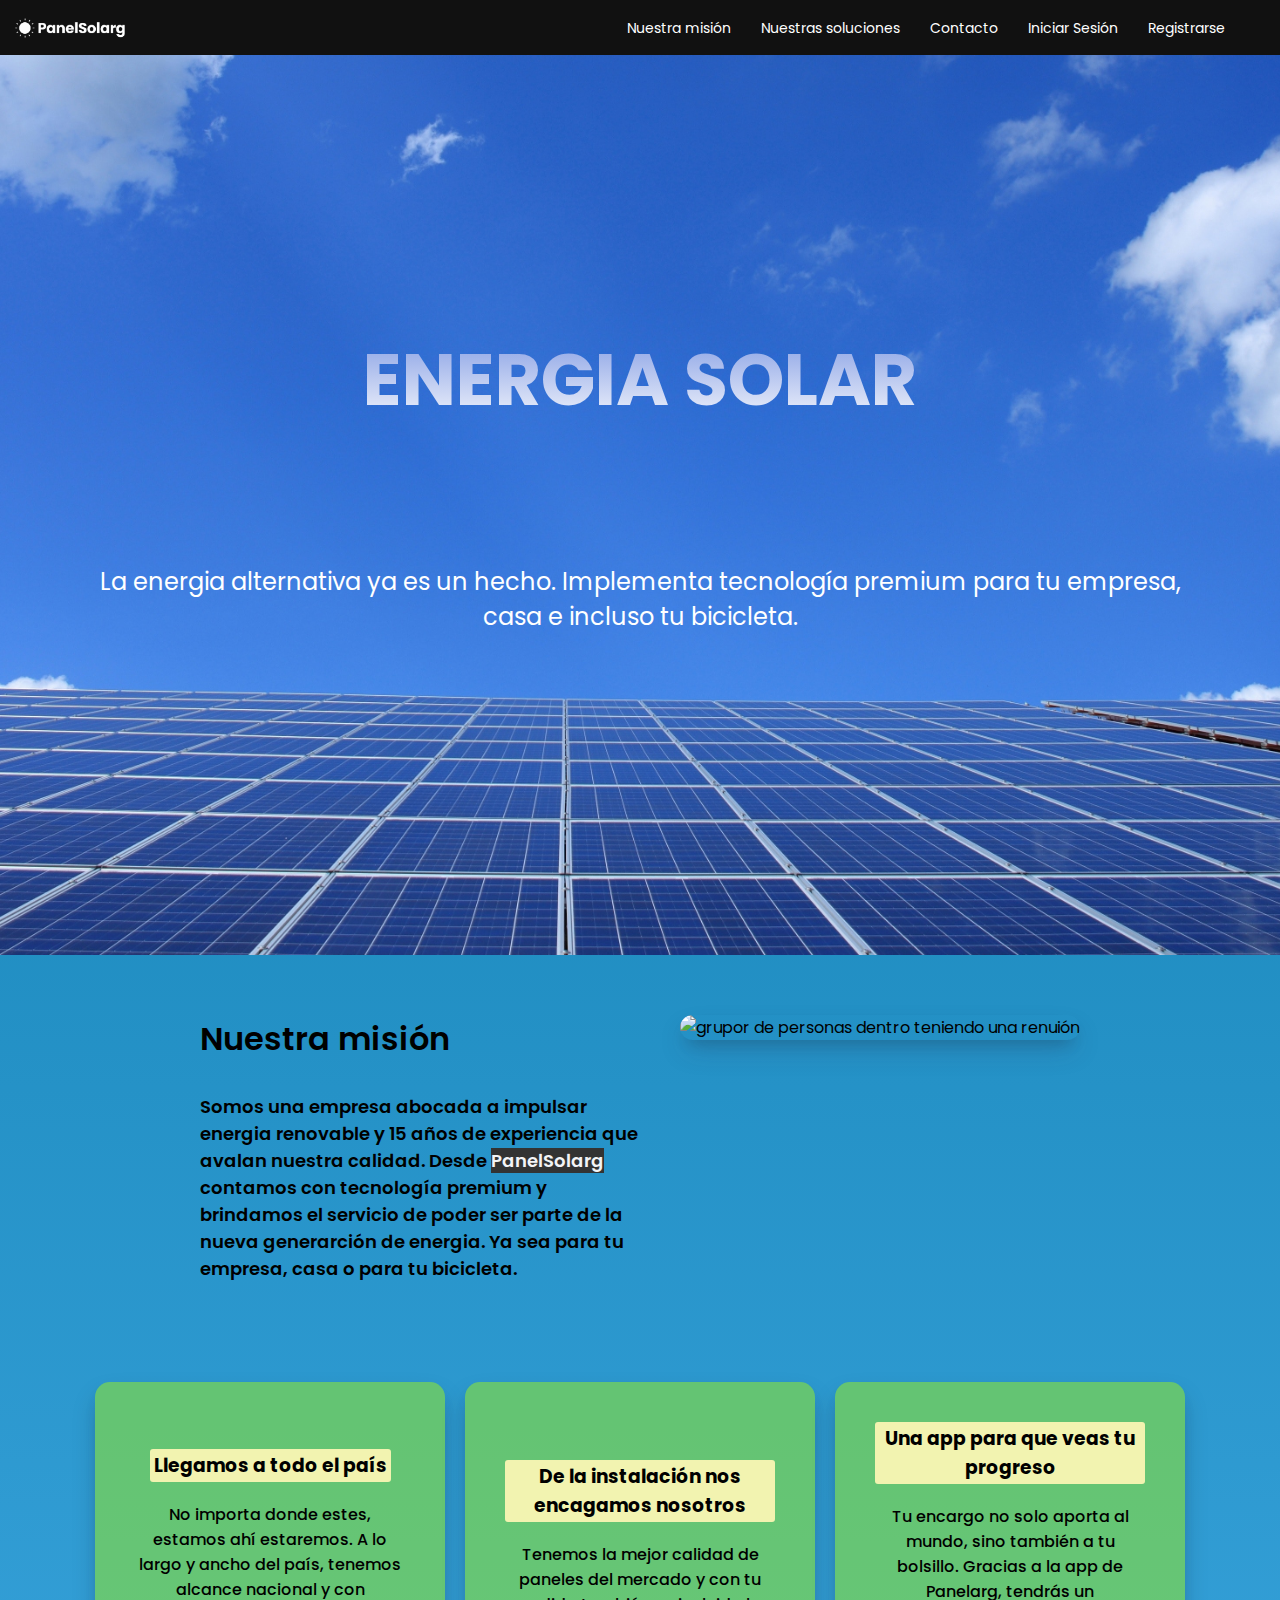
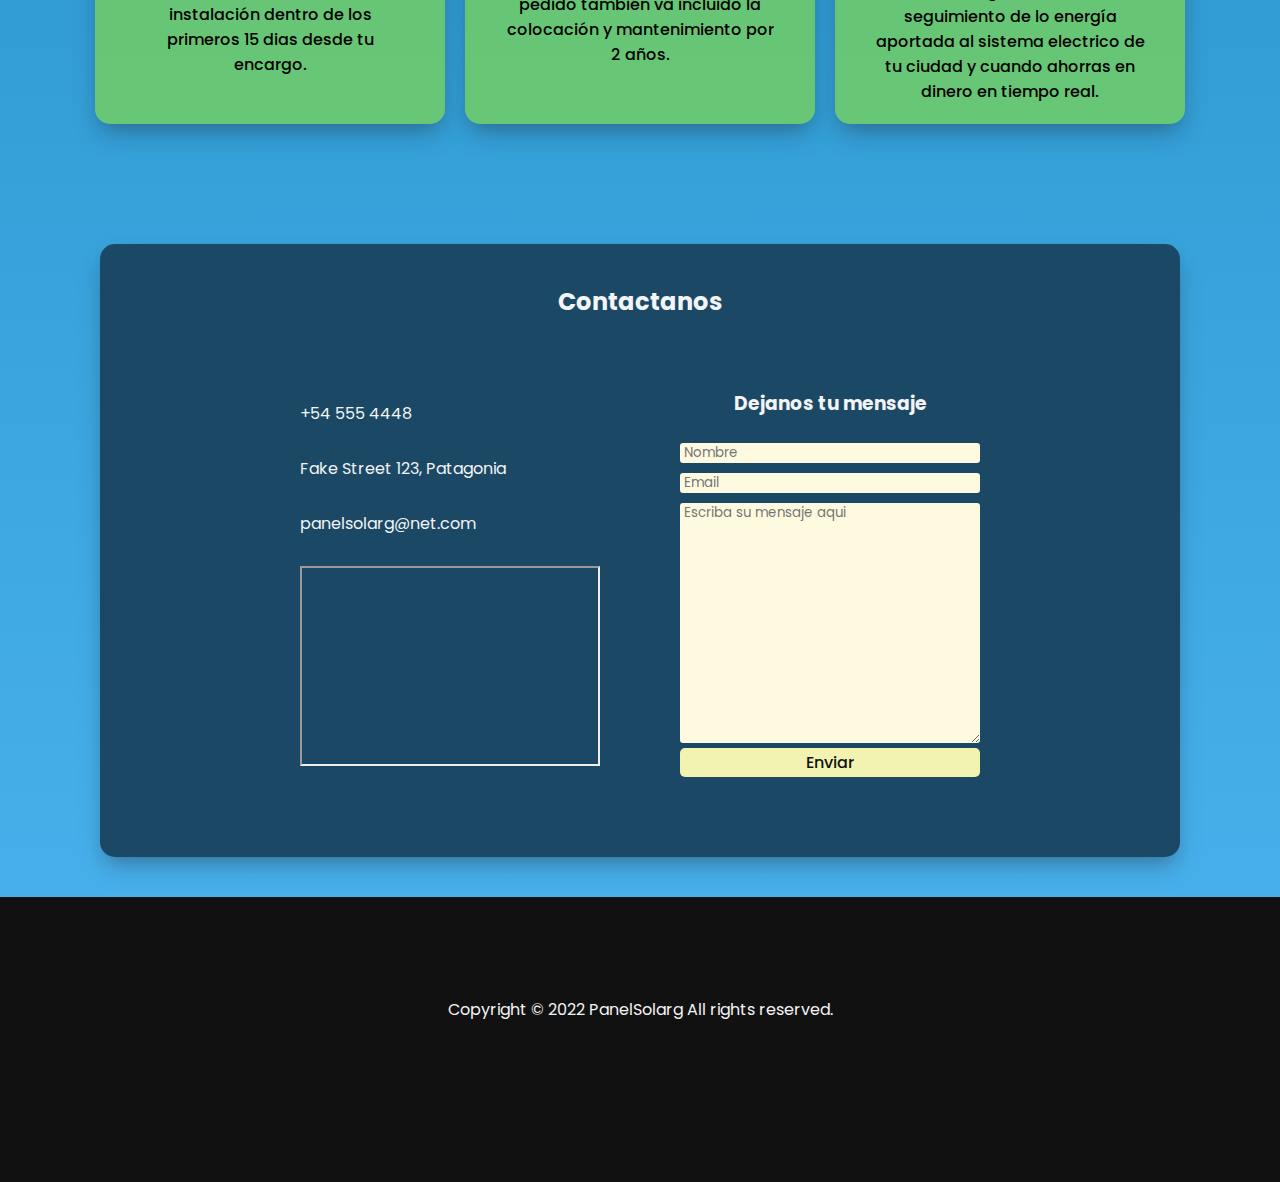
==== commit 7d37ad84: "cambios de estilo en main y cards" ====
--- a/index.html
+++ b/index.html
@@ -28,10 +28,10 @@
         <input type="checkbox" id="menu-ham">
         <ul class="headear__navbar__list">
           <li><a href="#main__us">Nuestra misión</a></li>
-          <li><a href="#main__cards">Nuestras soluciones</a></li>
+          <li> <a href="#main__cards">Nuestras soluciones</a></li>
           <li><a href="#contact">Contacto</a></li>
           <li><a href="./login.html">Iniciar Sesión</a></li>
-          <span><a href="./register.html">Registrarse</a></span>
+          <li><a href="./register.html">Registrarse</a></li>
         </ul>
       </nav>
     </header>
@@ -65,14 +65,14 @@
         <div class="main__cards__container">
           <div class="main__cards__single">
             <img src="./assets/img-card-1.png" alt="" />
-            <h3>En cualquier lugar</h3>
+            <h3>Llegamos a todo el país</h3>
             <p>
               No importa donde estes, estamos ahí estaremos. A lo largo y ancho del país, tenemos alcance nacional y con instalación dentro de los primeros 15 dias desde tu encargo.
             </p>
           </div>
           <div class="main__cards__single">
             <img src="./assets/img-card-2.png" alt="" />
-            <h3>No hay problema, de la instalación nos encagamos nosotros</h3>
+            <h3>De la instalación nos encagamos nosotros</h3>
             <p>
               Tenemos la mejor calidad de paneles del mercado y con tu pedido también va incluido la colocación y mantenimiento por 2 años. 
             </p>
--- a/style.css
+++ b/style.css
@@ -10,7 +10,7 @@
 }
 
 :root {
-  --background: #bee9e8;
+  --background: #94e9258a;
   --background-strong: #f2f3b0;
   --btn: #1b4965;
   --btn-black: #333333;
@@ -70,6 +70,10 @@
   transition: all 0.3s ease-in;
 }
 
+.headear__navbar__list li a:hover {
+  color: var(--background-strong);
+}
+
 /* Sección main */
 
 #main {
@@ -140,12 +144,14 @@
 .main__us__presentation h2 {
   text-align: left;
   font-size: 32px;
+  font-weight: 600;
 }
 
 .main__us__presentation p {
   text-align: left;
+  font-size: 18px;
   max-width: 450px;
-  font-weight: 500;
+  font-weight: 600;
 }
 
 .main__us__presentation p span {
@@ -177,6 +183,16 @@
   background: var(--background);
   box-shadow: rgba(21, 21, 22, 0.25) 0px 13px 27px -5px,
     rgba(57, 54, 71, 0.3) 0px 8px 16px -8px;
+}
+
+.main__cards__single h3 {
+  background-color: var(--background-strong);
+  border-radius: 3px;
+  padding: 2px 4px;
+}
+
+.main__cards__single p {
+  font-weight: 500;
 }
 
 .main__cards__single img {
@@ -272,6 +288,10 @@
   color: var(--white);
 }
 
+footer a:hover {
+  color: var(--background-strong);
+}
+
 /* Login */
 
 #login {
@@ -465,7 +485,7 @@
   }
 
   #main__us img {
-    max-width: 300px;
+    max-width: 700px;
   }
 
   #contact {
@@ -480,9 +500,15 @@
 }
 
 @media (max-width: 320px) {
-  #main h1 {
+  .main__hero {
+    max-width: 320px;
+    display: flex;
+    align-items: center;
+    padding: 200px 40px;
+  }
+
+  .main__titulo {
     font-size: 32px;
-    padding: 0px 20px;
   }
 
   .main__presentacion {
@@ -490,7 +516,7 @@
     flex-direction: column;
     font-size: 18px;
     color: white;
-    padding: 0px 30px;
+    padding: 20px 30px;
   }
 
   #main__us {
@@ -504,13 +530,14 @@
 
   #main__us img,
   .main__cards__single {
-    max-width: 320px;
-    border-radius: 0px;
+    max-width: 300px;
+    border-radius: 2px;
   }
 
   .main__us__presentation {
     font-size: 16px;
     font-weight: 500;
+    padding: 15px 8px;
   }
 
   #contact {
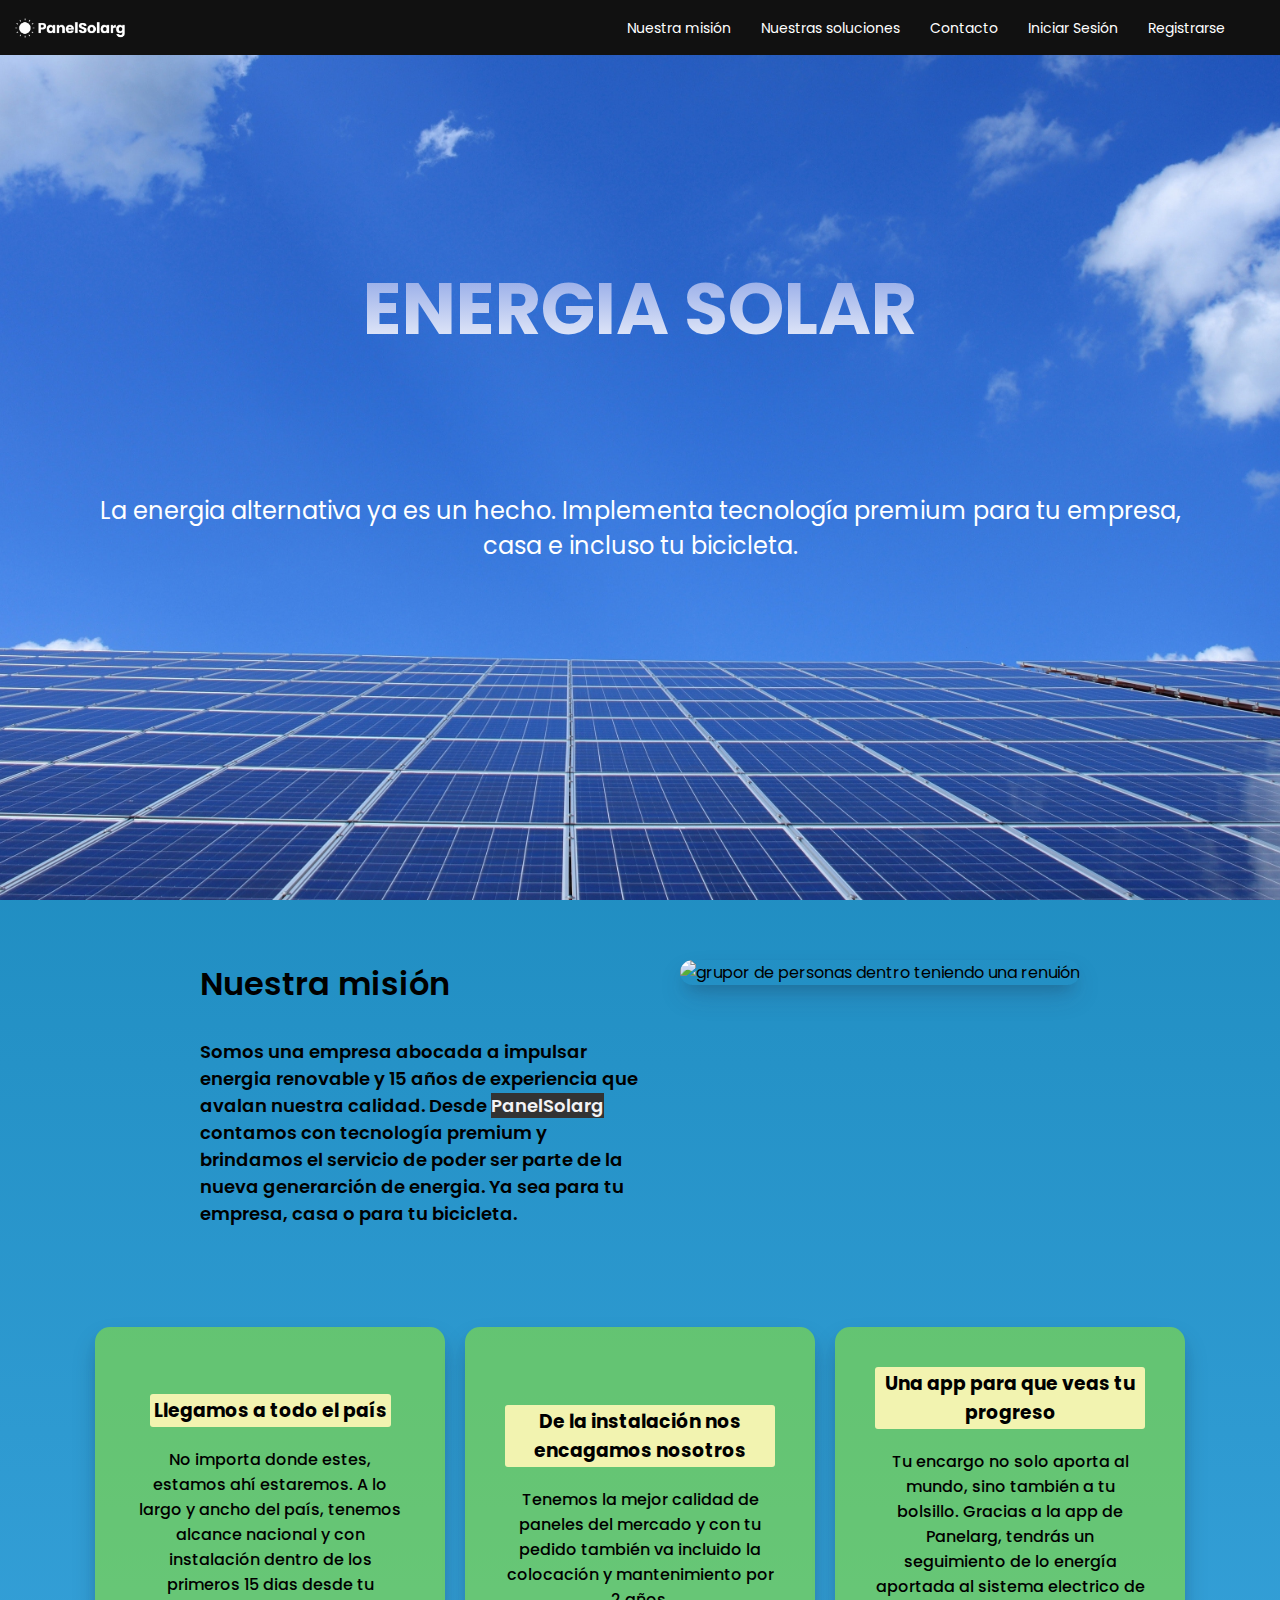
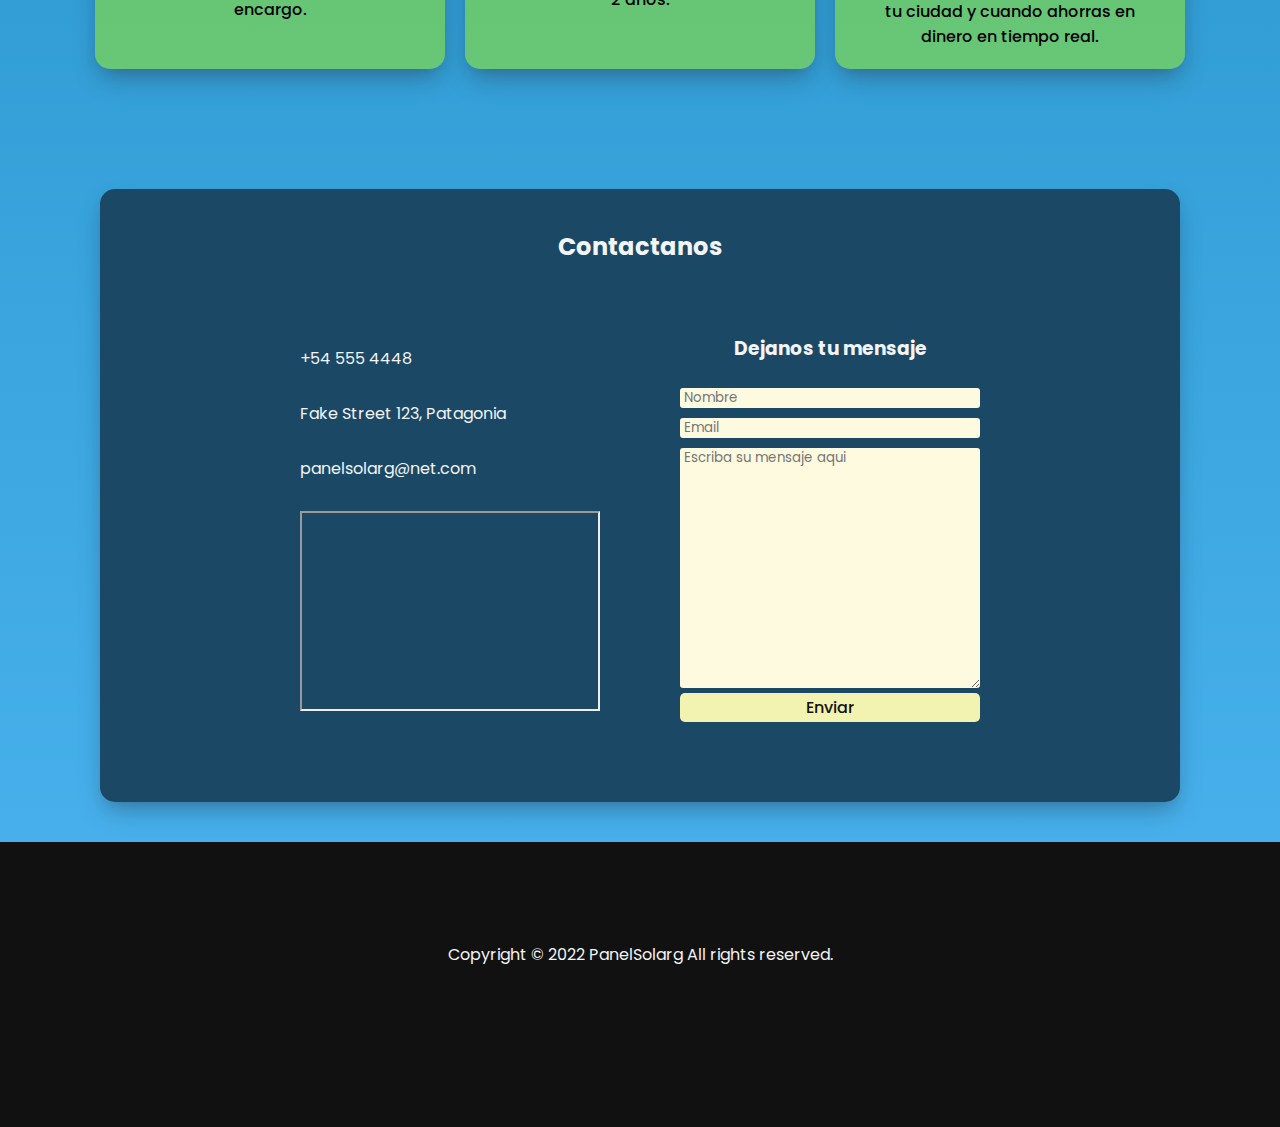
==== commit 00224e78: "cambios en responsive final" ====
--- a/index.html
+++ b/index.html
@@ -128,8 +128,8 @@
 
     <footer> 
       <p>Copyright © 2022 <span>PanelSolarg</span> All rights reserved. </p>
-      <a href="https://www.instagram.com/?hl=es-la"><i class="fa-brands fa-instagram"></i></a>
-      <a href="https://twitter.com/home"><i class="fa-brands fa-twitter"></i></a>
+        <a href="https://www.instagram.com/?hl=es-la"><i class="fa-brands fa-instagram"></i></a>
+        <a href="https://twitter.com/home"><i class="fa-brands fa-twitter"></i></a>
     </footer>
   </body>
 </html>
--- a/style.css
+++ b/style.css
@@ -88,14 +88,14 @@
 .main__hero {
   display: flex;
   flex-direction: column;
-  justify-content: center;
   align-items: center;
   gap: 80px;
   background: url(./assets/img-3.jpg) no-repeat;
   background-size: cover;
   background-position: center;
-  height: 100vh;
+  height: calc(100vh - 55px);
   width: 100%;
+  padding: 200px 0px;
 }
 
 .main__titulo {
@@ -446,6 +446,10 @@
     font-size: 18px;
   }
 
+  .main__hero {
+    height: 80%;
+  }
+
   .menu-label {
     display: flex;
     cursor: pointer;
@@ -468,13 +472,12 @@
 
   #main__us {
     display: flex;
+    flex-direction: column;
     align-items: center;
-    justify-content: center;
-    flex-direction: column;
     text-align: center;
-    font-size: 18px;
     font-weight: 500;
-    padding: 30px 100px;
+    padding: 20px 30px;
+    gap: 20px;
   }
 
   .main__us__presentation {
@@ -482,10 +485,11 @@
     align-items: center;
     justify-content: center;
     padding: 30px 20px;
+    text-align: left;
   }
 
   #main__us img {
-    max-width: 700px;
+    width: 100%;
   }
 
   #contact {
@@ -497,16 +501,13 @@
     display: flex;
     flex-direction: column;
   }
+
+  footer {
+    text-align: center;
+  }
 }
 
 @media (max-width: 320px) {
-  .main__hero {
-    max-width: 320px;
-    display: flex;
-    align-items: center;
-    padding: 200px 40px;
-  }
-
   .main__titulo {
     font-size: 32px;
   }
@@ -521,7 +522,7 @@
 
   #main__us {
     max-width: 320px;
-    padding: 30px 0px;
+    padding: 30px 10px;
     display: flex;
     align-items: center;
     flex-direction: column;
@@ -535,8 +536,6 @@
   }
 
   .main__us__presentation {
-    font-size: 16px;
-    font-weight: 500;
     padding: 15px 8px;
   }
 
@@ -554,7 +553,7 @@
   footer {
     display: flex;
     align-items: center;
-    justify-content: center;
+    text-align: center;
     padding: 20px 30px;
   }
 }
